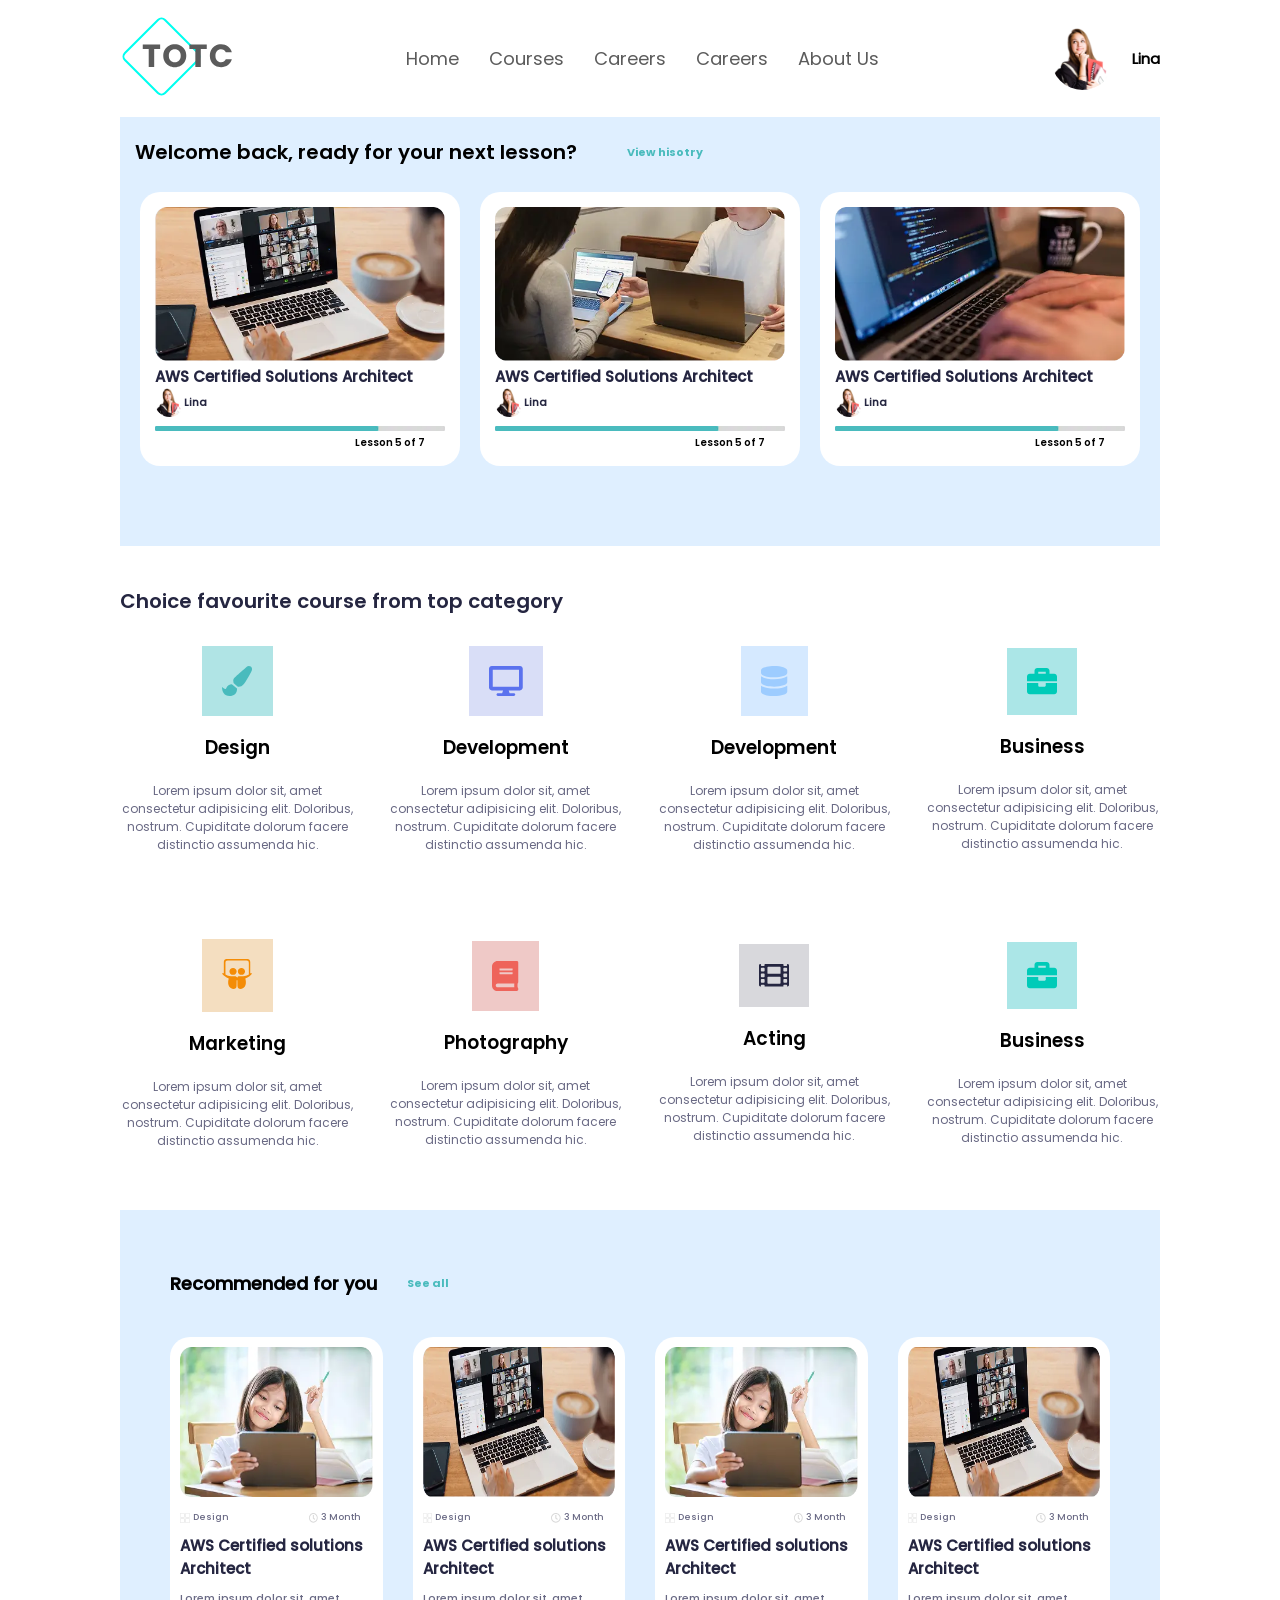
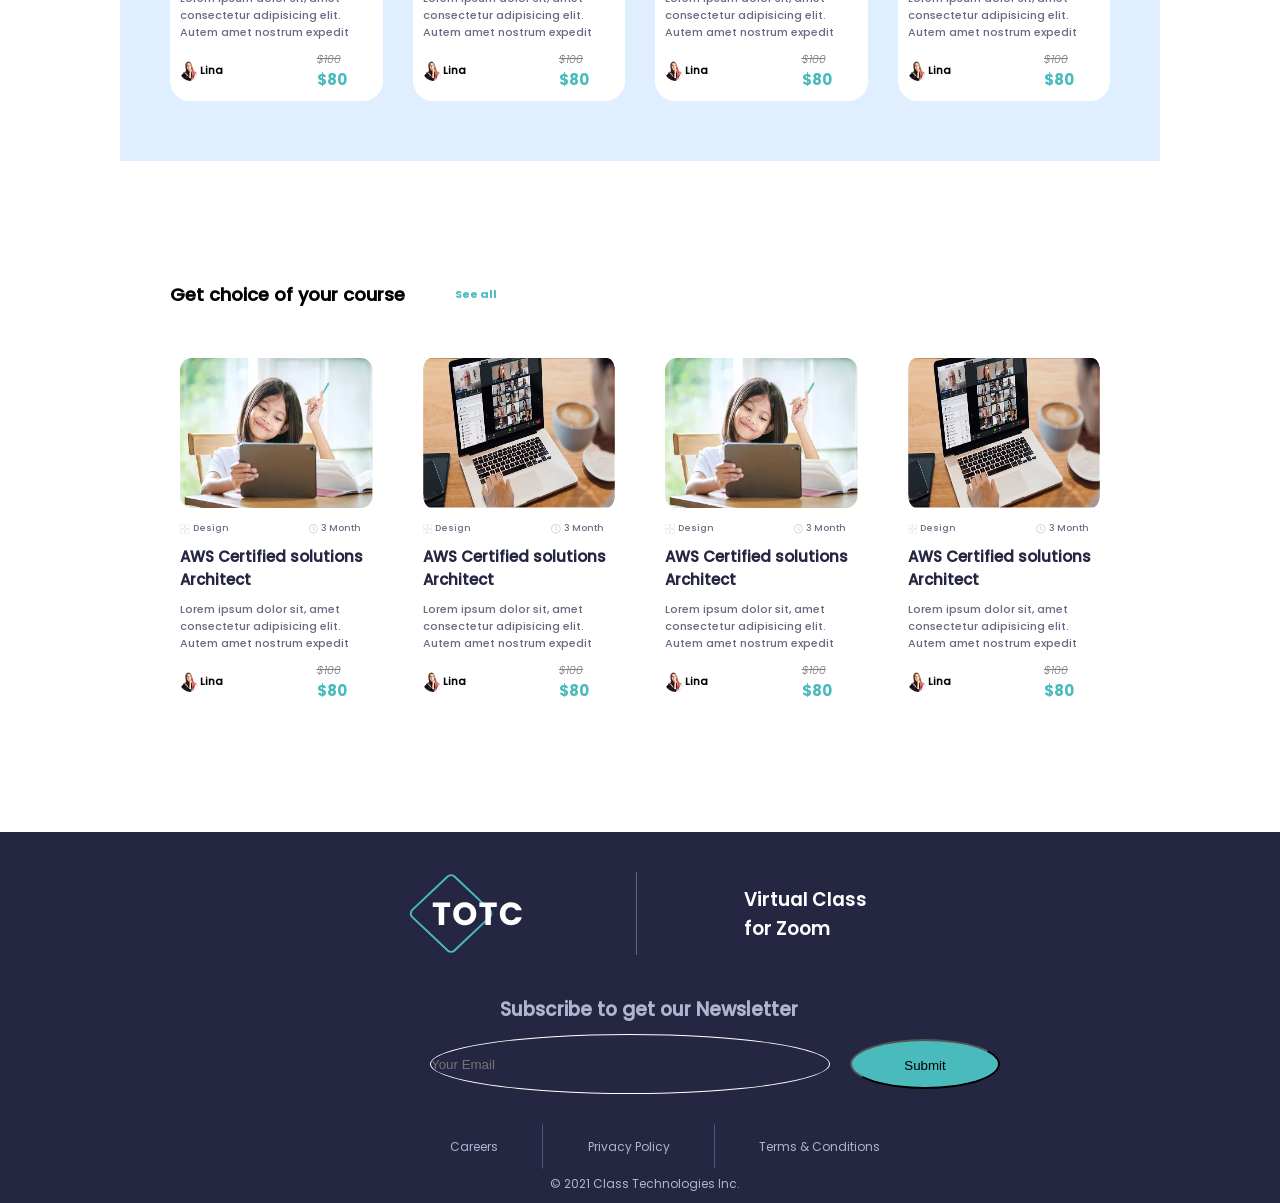
==== index.html @ 06bd9847 "adding the media query for the last time" ====
<!DOCTYPE html>
<html lang="en">

<head>
    <meta charset="UTF-8">
    <meta name="viewport" content="width=device-width, initial-scale=1.0">
    <link rel="stylesheet" href="./assits/CSS/base.css">
    <link rel="stylesheet" href="./assits/CSS/main.css">
    <title>TOTC</title>
</head>

<body>
    <header>
        <div class="container">
            <div class="row">
                <div class="logo">
                    <img src="./assits/imgs/secondpractic/logo2.svg" alt="logo">
                </div>
                <nav class="pages">
                    <ul>
                        <div class="row">
                            <li>
                                <a href="#">Home</a>
                            </li>
                            <li>
                                <a href="#">Courses</a>
                            </li>
                            <li>
                                <a href="#">Careers</a>
                            </li>
                            <li>
                                <a href="#">Careers</a>
                            </li>
                            <li>
                                <a href="#">About Us</a>
                            </li>
                        </div>
                    </ul>
                </nav>
                <div class="maneger">
                    <div class="row">
                        <img src="./assits/imgs/secondpractic/lina.svg" alt="maneger's picture">
                        <h2>Lina</h2>
                    </div>
                </div>
            </div>
        </div>
    </header>
    <main>

                <section class="lessons">
            <div class="container">
                <div class="top">
                    <div class="row">
                        <h2>Welcome back, ready for your next lesson?</h2>
                        <a href="#">View hisotry</a>
                    </div>
                </div>
                <div class="lessons">
                    <div class="row">
                        <div class="lesson">
                            <img class="image" src="./assits/imgs/secondpractic/lesson1.webp" alt="lesson1">
                            <h3>AWS Certified Solutions Architect</h3>
                            <div class="row">
                                <img src="./assits/imgs/secondpractic/lina.svg" alt="Lina">
                                <h3>Lina</h3>
                            </div>
                            <img class="image" src="./assits/imgs/secondpractic/Line.webp" alt="Line">
                            <p>Lesson 5 of 7</p>
                        </div>
                        <div class="lesson">
                            <img class="image" src="./assits/imgs/secondpractic/lesson2.webp" alt="lesson2">
                            <h3>AWS Certified Solutions Architect</h3>
                            <div class="row">
                                <img src="./assits/imgs/secondpractic/lina.svg" alt="Lina">
                                <h3>Lina</h3>
                            </div>
                            <img class="image" src="./assits/imgs/secondpractic/Line.webp" alt="Line">
                            <p>Lesson 5 of 7</p>
                        </div>
                        <div class="lesson">
                            <img class="image" src="./assits/imgs/secondpractic/lesson3.webp" alt="lesson3">
                            <h3>AWS Certified Solutions Architect</h3>
                            <div class="row">
                                <img src="./assits/imgs/secondpractic/lina.svg" alt="Lina">
                                <h3>Lina</h3>
                            </div>
                            <img class="image" src="./assits/imgs/secondpractic/Line.webp" alt="Line">
                            <p>Lesson 5 of 7</p>
                        </div>

                    </div>
                </div>
            </div>

        </section>
        <section class="courses">
            <div class="container">
                <h2>Choice favourite course from top category</h2>
                <div class="row">
                    <div class="course">
                        <img class="Design-img" src="./assits/imgs/secondpractic/Design.svg" alt="Design">
                        <h3>Design</h3>
                        <p>Lorem ipsum dolor sit, amet consectetur adipisicing elit. Doloribus, nostrum. Cupiditate
                            dolorum facere distinctio assumenda hic.</p>
                    </div>
                    <div class="course">
                        <img class="Development-img" src="./assits/imgs/secondpractic/Development.svg"
                            alt="Development">
                        <h3>Development</h3>
                        <p>Lorem ipsum dolor sit, amet consectetur adipisicing elit. Doloribus, nostrum. Cupiditate
                            dolorum facere distinctio assumenda hic.</p>
                    </div>
                    <div class="course">
                        <img class="Development1-img" src="./assits/imgs/secondpractic/Development (2).svg"
                            alt="Development">
                        <h3>Development</h3>
                        <p>Lorem ipsum dolor sit, amet consectetur adipisicing elit. Doloribus, nostrum. Cupiditate
                            dolorum facere distinctio assumenda hic.</p>
                    </div>
                    <div class="course">
                        <img class="Business-img" src="./assits/imgs/secondpractic/Business.svg" alt="Business">
                        <h3>Business</h3>
                        <p>Lorem ipsum dolor sit, amet consectetur adipisicing elit. Doloribus, nostrum. Cupiditate
                            dolorum facere distinctio assumenda hic.</p>
                    </div>
                    <div class="course">
                        <img class="Marketing-img" src="./assits/imgs/secondpractic/Marketing.svg" alt="Marketing">
                        <h3>Marketing</h3>
                        <p>Lorem ipsum dolor sit, amet consectetur adipisicing elit. Doloribus, nostrum. Cupiditate
                            dolorum facere distinctio assumenda hic.</p>
                    </div>
                    <div class="course">
                        <img class="Photography-img" src="./assits/imgs/secondpractic/Photography.svg"
                            alt="Photography">
                        <h3>Photography</h3>
                        <p>Lorem ipsum dolor sit, amet consectetur adipisicing elit. Doloribus, nostrum. Cupiditate
                            dolorum facere distinctio assumenda hic.</p>
                    </div>
                    <div class="course">
                        <img class="Acting-img" src="./assits/imgs/secondpractic/Acting.svg" alt="Acting">
                        <h3>Acting</h3>
                        <p>Lorem ipsum dolor sit, amet consectetur adipisicing elit. Doloribus, nostrum. Cupiditate
                            dolorum facere distinctio assumenda hic.</p>
                    </div>
                    <div class="course">
                        <img class="Business-img" src="./assits/imgs/secondpractic/Business.svg" alt="Business">
                        <h3>Business</h3>
                        <p>Lorem ipsum dolor sit, amet consectetur adipisicing elit. Doloribus, nostrum. Cupiditate
                            dolorum facere distinctio assumenda hic.</p>
                    </div>
                </div>
            </div>
        </section>
        <section class="recomendation">
            <div class="container">
                <div class="secondcontainer">
                    <div class="head">
                        <div class="row">
                            <h2>Recommended for you</h2>
                            <a href="#">See all</a>
                        </div>
                    </div>
                    <div class="recommendedCoursess row">
                        <div class="recommend">
                            <img class="remendImage" src="./assits/imgs/secondpractic/recomend1.webp" alt="recomend1">
                            <div class="recommendtop row">
                                <img class="icons" src="./assits/imgs/secondpractic/designIcone.svg" alt="designIcone">
                                <p class="topGap">Design</p>
                                <img class="icons" src="./assits/imgs/secondpractic/timeIcone.svg" alt="timeIcone">
                                <p>3 Month</p>
                            </div>
                            <h3>AWS Certified solutions Architect</h3>
                            <p class="recommendP">Lorem ipsum dolor sit, amet consectetur adipisicing elit. Autem amet
                                nostrum expedit</p>
                            <div class="row">
                                <div class = "recommendBottom">
                                    <div class = "lina">
                                        <img src="./assits/imgs/secondpractic/lina.svg" alt="lina">
                                        <h4>Lina</h4>
                                    </div>
                                    <div class = "discount">
                                        <p class="beforeDiscount">$100</p>
                                        <p class="afterDiscount">$80</p>
                                    </div>
                                </div>
                            </div>
                        </div>
                        <div class="recommend">
                            <img class="remendImage" src="./assits/imgs/secondpractic/lesson1.webp" alt="recomend2">
                            <div class="recommendtop row">
                                <img class="icons" src="./assits/imgs/secondpractic/designIcone.svg" alt="designIcone">
                                <p class="topGap">Design</p>
                                <img class="icons" src="./assits/imgs/secondpractic/timeIcone.svg" alt="timeIcone">
                                <p>3 Month</p>
                            </div>
                            <h3>AWS Certified solutions Architect</h3>
                            <p class="recommendP">Lorem ipsum dolor sit, amet consectetur adipisicing elit. Autem amet
                                nostrum expedit</p>
                            <div class="row">
                                <div class = "recommendBottom">
                                    <div class = "lina">
                                        <img src="./assits/imgs/secondpractic/lina.svg" alt="lina">
                                        <h4>Lina</h4>
                                    </div>
                                    <div class = "discount">
                                        <p class="beforeDiscount">$100</p>
                                        <p class="afterDiscount">$80</p>
                                    </div>
                                </div>
                            </div>
                        </div>
                        <div class="recommend">
                            <img class="remendImage" src="./assits/imgs/secondpractic/recomend1.webp" alt="recomend1">
                            <div class="recommendtop row">
                                <img class="icons" src="./assits/imgs/secondpractic/designIcone.svg" alt="designIcone">
                                <p class="topGap">Design</p>
                                <img class="icons" src="./assits/imgs/secondpractic/timeIcone.svg" alt="timeIcone">
                                <p>3 Month</p>
                            </div>
                            <h3>AWS Certified solutions Architect</h3>
                            <p class="recommendP">Lorem ipsum dolor sit, amet consectetur adipisicing elit. Autem amet
                                nostrum expedit</p>
                            <div class="row">
                                <div class = "recommendBottom">
                                    <div class = "lina">
                                        <img src="./assits/imgs/secondpractic/lina.svg" alt="lina">
                                        <h4>Lina</h4>
                                    </div>
                                    <div class = "discount">
                                        <p class="beforeDiscount">$100</p>
                                        <p class="afterDiscount">$80</p>
                                    </div>
                                </div>
                            </div>
                        </div>
                        <div class="recommend">
                            <img class="remendImage" src="./assits/imgs/secondpractic/lesson1.webp" alt="recomend2">
                            <div class="recommendtop row">
                                <img class="icons" src="./assits/imgs/secondpractic/designIcone.svg" alt="designIcone">
                                <p class="topGap">Design</p>
                                <img class="icons" src="./assits/imgs/secondpractic/timeIcone.svg" alt="timeIcone">
                                <p>3 Month</p>
                            </div>
                            <h3>AWS Certified solutions Architect</h3>
                            <p class="recommendP">Lorem ipsum dolor sit, amet consectetur adipisicing elit. Autem amet
                                nostrum expedit</p>
                            <div class="row">
                                <div class = "recommendBottom">
                                    <div class = "lina">
                                        <img src="./assits/imgs/secondpractic/lina.svg" alt="lina">
                                        <h4>Lina</h4>
                                    </div>
                                    <div class = "discount">
                                        <p class="beforeDiscount">$100</p>
                                        <p class="afterDiscount">$80</p>
                                    </div>
                                </div>
                            </div>
                        </div>
                    </div>
                </div>
            </div>
        </section>
        <section class="Back-ground recomendation">
            <div class="container">
                <div class="secondcontainer">
                    <div class="head">
                        <div class="row">
                            <h2 class="tittleSection4">Get choice of your course</h2>
                            <a href="#">See all</a>
                        </div>
                    </div>
                    <div class="recommendedCoursess row">
                        <div class="recommend">
                            <img class="remendImage" src="./assits/imgs/secondpractic/recomend1.webp" alt="recomend1">
                            <div class="recommendtop row">
                                <img class="icons" src="./assits/imgs/secondpractic/designIcone.svg" alt="designIcone">
                                <p class="topGap">Design</p>
                                <img class="icons" src="./assits/imgs/secondpractic/timeIcone.svg" alt="timeIcone">
                                <p>3 Month</p>
                            </div>
                            <h3>AWS Certified solutions Architect</h3>
                            <p class="recommendP">Lorem ipsum dolor sit, amet consectetur adipisicing elit. Autem amet
                                nostrum expedit</p>
                            <div class="row">
                                <div class = "recommendBottom">
                                    <div class = "lina">
                                        <img src="./assits/imgs/secondpractic/lina.svg" alt="lina">
                                        <h4>Lina</h4>
                                    </div>
                                    <div class = "discount">
                                        <p class="beforeDiscount">$100</p>
                                        <p class="afterDiscount">$80</p>
                                    </div>
                                </div>
                            </div>
                        </div>
                        <div class="recommend">
                            <img class="remendImage" src="./assits/imgs/secondpractic/lesson1.webp" alt="recomend2">
                            <div class="recommendtop row">
                                <img class="icons" src="./assits/imgs/secondpractic/designIcone.svg" alt="designIcone">
                                <p class="topGap">Design</p>
                                <img class="icons" src="./assits/imgs/secondpractic/timeIcone.svg" alt="timeIcone">
                                <p>3 Month</p>
                            </div>
                            <h3>AWS Certified solutions Architect</h3>
                            <p class="recommendP">Lorem ipsum dolor sit, amet consectetur adipisicing elit. Autem amet
                                nostrum expedit</p>
                            <div class="row">
                                <div class = "recommendBottom">
                                    <div class = "lina">
                                        <img src="./assits/imgs/secondpractic/lina.svg" alt="lina">
                                        <h4>Lina</h4>
                                    </div>
                                    <div class = "discount">
                                        <p class="beforeDiscount">$100</p>
                                        <p class="afterDiscount">$80</p>
                                    </div>
                                </div>
                            </div>
                        </div>
                        <div class="recommend">
                            <img class="remendImage" src="./assits/imgs/secondpractic/recomend1.webp" alt="recomend1">
                            <div class="recommendtop row">
                                <img class="icons" src="./assits/imgs/secondpractic/designIcone.svg" alt="designIcone">
                                <p class="topGap">Design</p>
                                <img class="icons" src="./assits/imgs/secondpractic/timeIcone.svg" alt="timeIcone">
                                <p>3 Month</p>
                            </div>
                            <h3>AWS Certified solutions Architect</h3>
                            <p class="recommendP">Lorem ipsum dolor sit, amet consectetur adipisicing elit. Autem amet
                                nostrum expedit</p>
                            <div class="row">
                                <div class = "recommendBottom">
                                    <div class = "lina">
                                        <img src="./assits/imgs/secondpractic/lina.svg" alt="lina">
                                        <h4>Lina</h4>
                                    </div>
                                    <div class = "discount">
                                        <p class="beforeDiscount">$100</p>
                                        <p class="afterDiscount">$80</p>
                                    </div>
                                </div>
                            </div>
                        </div>
                        <div class="recommend">
                            <img class="remendImage" src="./assits/imgs/secondpractic/lesson1.webp" alt="recomend2">
                            <div class="recommendtop row">
                                <img class="icons" src="./assits/imgs/secondpractic/designIcone.svg" alt="designIcone">
                                <p class="topGap">Design</p>
                                <img class="icons" src="./assits/imgs/secondpractic/timeIcone.svg" alt="timeIcone">
                                <p>3 Month</p>
                            </div>
                            <h3>AWS Certified solutions Architect</h3>
                            <p class="recommendP">Lorem ipsum dolor sit, amet consectetur adipisicing elit. Autem amet
                                nostrum expedit</p>
                            <div class="row">
                                <div class = "recommendBottom">
                                    <div class = "lina">
                                        <img src="./assits/imgs/secondpractic/lina.svg" alt="lina">
                                        <h4>Lina</h4>
                                    </div>
                                    <div class = "discount">
                                        <p class="beforeDiscount">$100</p>
                                        <p class="afterDiscount">$80</p>
                                    </div>
                                </div>
                            </div>
                        </div>
                    </div>
                </div>
            </div>
        </section>
    </main>
    <footer>
        <div class="footerTop">
            <div class="container">
                <div class="row">
                    <img class="logoName" src="./assits/imgs/secondpractic/footerLogo.svg" alt="logo">
                    <img class = "linetop" src="./assits/imgs/secondpractic/Line footer.svg" alt="Line">
                    <h3>Virtual Class for Zoom</h3>
                </div>
            </div>
        </div>
        <h3 class="Subscribe">Subscribe to get our Newsletter</h3>
        <div class="footerBody">
            <form>
                <div class="row">
                    <input type="email" name="u-email" placeholder="Your Email">
                    <input type="submit">
                </div>
            </form>
        </div>
        <div class="footerfooter">
            <div class="container">
                <div class="row">
                    <p>Careers</p>
                    <img src="./assits/imgs/secondpractic/Line footer.svg" alt="Line">
                    <p>Privacy Policy</p>
                    <img src="./assits/imgs/secondpractic/Line footer.svg" alt="Line">
                    <p>Terms & Conditions</p>
                </div>
            </div>
        </div>
      <p class = "footerclass">© 2021 Class Technologies Inc.</p>
    </footer>
</body>

</html>
---- assits/CSS/base.css ----
*{
    margin : 0;
    padding : 0;
    box-sizing: border-box;
}
a{
    text-decoration: line-through;
     /* يحط خط فوق الكلمة وهاي مفيدة في الخصومات   */
       text-decoration: overline;
       /*  بحط خط فوق الكلمة */
        text-decoration: none; 
        /*  بحذف الخط اللي تحت الكلمة */
}
button{
    /* background-color: transparent; بخلي خلفية الزر شفافة */
    /* border: 0; ما الو حدود */
}
ul{
    list-style: none; 
    /* بتكون القوائم ما في الها رموز جنبها كأنها طايرة  */
}
.container{
    width: calc( 100% - 240px );
    margin : auto;
}
.row{
    display: flex;
    flex-wrap: wrap;
    align-items: center;
}
---- assits/CSS/main.css ----
@font-face {
    font-family: "Poppins";
    src: url("../fonts/Poppins-Regular.ttf");
}

@font-face {
    font-family: "Poppins-semiBold";
    src: url("../fonts/Poppins-SemiBold.ttf");
}

@font-face {
    font-family: "Poppins-Bold";
    src: url("../fonts/Poppins-Bold.ttf");
}

@font-face {
    font-family: "Poppins-medium";
    src: url("../fonts/Poppins-Medium.ttf");
}

@font-face {
    font-family: "Poppins-LightItalic";
    src: url("../fonts/Poppins-LightItalic.ttf");
}
header {
    padding-bottom: 15px;
    padding-top: 15px;
}

header .row {
    justify-content: space-between;
}

.pages .row {
    gap: 30px;
}

header .row a {
    font-size: 18px;
    font-family: "Poppins";
    color: #5B5B5B;
}

.maneger .row {
    gap: 18.5px;
}

.maneger h2 {
    font-size: 15px;
    font-family: "Poppins";
}
.lessons .container {
    background-color: #dfefff;
}

.lessons .top .row {
    justify-content: flex-start;
}

.lessons .top h2 {
    margin: 20px 450px 0px 15px;
    font-family: "Poppins-semiBold";
    font-size: 20px;
}

.lessons .top a {
    color: #49BBBD;
    font-size: 11px;
    font-family: "Poppins-Bold";
    margin-top: 20px;
}

.lessons .top {
    margin-bottom: 25px;
}

.lessons .lesson {
    background-color: #FFFFFF;
    border-radius: 20px;
    width: calc((100% - 80px) / 3);
    padding: 15px;
    margin-bottom: 80px;
}

.lessons .row {
    justify-content: space-evenly;
}

.lessons .lesson .image {
    width: 100%;
}

.lessons .lesson h3 {
    font-family: "Poppins-medium";
    font-size: 15px;
    color: #252641;
}

.lessons .lesson .row {
    justify-content: flex-start;
}

.lessons .lesson .row h3 {
    font-size: 10px;
}

.lessons .lesson .row img {
    width: 10%;
}

.lessons .lessons p {
    margin-left: 210px;
    font-size: 10px;
    color: #000000;
    font-family: "Poppins-semiBold";
}
.courses .row .course {
    width: calc((100% - 100px) / 4);
    text-align: center;
    background-color: #FFFFFF;
}

.courses .row {
    justify-content: space-between;
    gap: 25px;
}

.courses h2 {
    font-family: "Poppins-semiBold";
    margin-top: 40px;
    margin-bottom: 30px;
    font-size: 20px;
    color: #252641;
}

.courses .course h3 {
    font-family: "Poppins-semiBold";
    margin-top: 13px;
    margin-bottom: 20px;
}

.courses .course p {
    font-family: "Poppins";
    font-size: 12px;
    color: #696984;
    margin-bottom: 60px;
}

.courses .course img {
    padding: 20px;
}

.course .Design-img {
    background-color: #b0e4e5;
}

.course .Development-img {
    background-color: #d9def7;
}

.course .Development1-img {
    background-color: #d5e9ff;
}

.course .Business-img {
    background-color: #abe6e7;
}

.course .Marketing-img {
    background-color: #f4dec0;
}

.course .Photography-img {
    background-color: #efc9c7;
}

.course .Acting-img {
    background-color: #d8d8dc;
}
.recomendation {
    margin-bottom: 60px;
}

.recomendation .container {
    background-color: #dfefff;
}

.recomendation .container .secondcontainer {
    width: calc(100% - 100px);
    margin: auto;
}

.head .row h2 {
    margin: 60px 660px 40px 0px;
    font-family: "Poppins-medium";
    font-size: 18px;
}

.head .row a {
    color: #49BBBD;
    font-size: 11px;
    font-family: "Poppins-Bold";
    margin-top: 20px;
}

.recomendation .recommend {
    background-color: #FFFFFF;
    border-radius: 20px;
    width: calc((100% - 90px) / 4);
    padding: 10px;
    margin-bottom: 60px;
}

.recomendation .recommendedCoursess {
    gap: 30px;
    justify-content: space-evenly;
}

.recomendation .recommend .remendImage {
    width: 100%;
    height: 150px;
    margin-bottom: 10px;
}

.recomendation .recommend .icons {
    width: 5%;
    margin-right: 3px;
}

.recommend .recommendtop p {
    font-family: "Poppins-medium";
    font-size: 9px;
    color: #696984;
}

.recomendation .recommend .topGap {
    margin-right: 75px;
}

.recomendation .recommend h3 {
    font-family: "Poppins-medium";
    font-size: 15px;
    color: #252641;
    margin-top: 10px;
    margin-bottom: 10px;
}

.recommendP {
    font-family: "Poppins-medium";
    font-size: 11px;
    color: #696984;
    margin-bottom: 10px;
}

.recommendBottom img {
    width: 15%;
}

.recommendBottom h4 {
    font-family: "Poppins-medium";
    font-size: 10px;
    margin-right: 70px;
}

.beforeDiscount {
    font-family: "Poppins-LightItalic";
    opacity: 50%;
    font-size: 11px;
    text-decoration: line-through;
    margin-right: 10px;
}

.afterDiscount {
    font-family: "Poppins-Bold";
    font-size: 15px;
    color: #49BBBD;
}

.Back-ground .container {
    background-color: #ffffff;
}

.head .row .tittleSection4 {
    margin-right: 620px;
}
footer {
    background-color: #252641;
    overflow: auto;
}

footer .footerTop {
    margin-top: 40px;
    margin-bottom: 40px;
}

footer .footerTop .container {
    width: calc(100% - 900px);
    margin: auto;
}

.footerTop .row {
    justify-content: space-between;
    gap: 0px;
}

.footerTop h3 {
    color: #ffffff;
}

.footerTop .logoName {
    font-family: "Poppins-Bold";
}

.footerTop h3 {
    width: 130px;
    font-family: "Poppins-semiBold";
}

.Subscribe {
    margin-left: 500px;
    color: #B2B3CF;
    font-family: "Poppins-medium";
    margin-bottom: 10px;

}

.footerBody form {
    margin-left: 430px;
}

[type="email"] {
    border-radius: 80%;
    width: 400px;
    height: 60px;
    border: #FFFFFF solid 1px;
    margin-right: 20px;
    background-color: #252641;
}

[type="submit"] {
    padding: 2%;
    width: 150px;
    height: 50px;
    border-radius: 60%;
    background-color: #49BBBD;
}

.footerfooter {
    margin-top: 30px;
    margin-left: 50px;
}

.footerfooter .container {
    width: calc(100% - 900px);
    margin: auto;
}

.footerfooter .row {
    justify-content: space-between;
    gap: 10px;
}

.footerfooter .row img {
    height: 45px;
}

.footerfooter .row p {
    font-family: "Poppins";
    color: #B2B3CF;
    font-size: 12px;
}

.footerclass {
    margin: 6px 0px 10px 550px;
    font-family: "Poppins";
    color: #B2B3CF;
    font-size: 12px;
}
@media (max-width : 500px) {
    header .container {
        width: calc(100% - 30px);
    }
    header .pages {
        display: none;
    }

    .maneger .row {
        gap: 5px;
    }

    .maneger img {
        width: 30px;
    }

    .maneger h2 {
        font-size: 14px;
    }

    header .logo img {
        width: 50px;
    }

    .lessons .container {
        width: calc(100% - 30px);
    }

    .lessons .top h2 {
        font-size: 10px;
        margin-right: 0px;
    }

    .lessons .top a {
        margin-left: 15px;
        margin-top: 20px;
        font-size: 8px;
    }

    .lessons .lesson {
        width: 100%;
        display: flex;
        flex-direction: column;
        border-radius: 10%;
        padding: 10px;
        margin: 10px;
    }

    .lessons .row .lesson h3 {
        font-size: 10px;
        margin-bottom: 4px;
    }

    .lessons .lesson p {
        margin-left: 0px;
        font-size: 9px;
    }
    .lessons .lesson .row h3{
        font-size: 8px;
        margin-top: 3px;
    }
    .lessons .lesson .row img{
        width: 10%;
    }
    .lessons .lesson .image {
        width: 100%;
        border-radius: 10%;
        margin-bottom: 10px;
    }
    .lessons .lesson img{
        width: 100%;
    }
    .courses .container {
        width: calc(100% - 30px);
    }
    .courses h2{
        margin-left: 10px;
        font-size: 13px;
    }
    .courses .row .course {
        width: calc((100% - 30px) / 2);
    }

    .courses .course img {
        padding: 5px;
        width: 30%;
    }

    .courses .course h3 {
        font-size: 8px;
        margin-top: 3px;
        margin-bottom: 3px;
    }

    .courses .course p {
        margin-bottom: 20px;
        font-size: 7px;
    }

    .courses .row {
        gap: 30px;
        justify-content: space-evenly;
    }
    .recomendation .container {
        width: calc(100% - 30px);
    }

    .recomendation .container .secondcontainer {
        width: calc(100% - 50px);
        margin: auto;
    }

    .head .row h2 {
        margin: 20px 0px 20px 0px;
        font-size: 9px;
    }

    .head .row a {
        font-size: 8px;
        margin-top: 0px;
        margin-left: 65px;
    }
    .recommendedCoursess{
        display: flex;
        flex-direction: column;
    }
    .recomendation .recommend {
        width: 90%;
        padding: 7px;
        margin-bottom: 20px;
        border-radius: 8%;
    }
    .recomendation .recommend h3 {
        font-size: 9px;
        margin-top: 10px;
        margin-bottom: 10px;
    }
    .recommendP{
        font-size: 7px;
    }
    .recomendation .recommend .remendImage {
        height: 85px;
        width: 100%;
        border-radius: 10%;
        margin-bottom: 5px;
    }
    .icons{
        width: 100%;
        margin-right: 15px;
    }
    .recommend .recommendtop p {
        font-size: 7px;
    }
    .recomendation .recommend .topGap{
        margin-right: 107px;
    }
    .recommendBottom {
    display: flex;
    justify-content: space-between;
    align-items: center;
    width: 100%;
}

.lina {
    display: flex;
    flex-wrap: wrap;
    align-items: center;
    gap: 0px;
}

.discount {
    display: flex;
    flex-wrap: wrap;
    align-items: center;
    gap: 0px;
}
    .recommendBottom h4 {
        font-size: 7px;
    }

    .afterDiscount {
        font-size: 10px;
    }

    .head .row .tittleSection4 {
        margin-right: 0px;
    }
    footer .footerTop .container {
        width: calc(( 100% - 30px ));
        margin: auto;
    }
    .back-logo{
        width : 20%;
        margin-left: 30px;
    }
    .linetop {
        width: 10%;
        height: 40px;
        margin-left: 20px;
    }
    .footerTop h3{
        font-size: 12px;
        width: 90px;
    }
    .Subscribe{
        font-size: 10px;
        margin-left: 75px;
        margin-bottom: 10px;
    }
    footer .footerTop {
        margin-top: 10px;
        margin-bottom: 10px;
    }

    .footerBody form {
        margin-left:50px;
    }

    [type="email"] {
        width: 150px;
        height: 50px;
        border: 2px #83839A solid;
        border-radius: 60%;
    }

    .footerfooter .container {
        width: calc(100% - 30px);
        margin: auto;
    }
    [type="submit"] {
        width: 50px;
        height: 40px;
        border-radius: 20%;
        text-align: center;
    }
    .footerfooter{
        margin-left: 0px;
    }
    .footerclass {
        margin: 6px 0px 10px 90px;
        font-size: 12px;
    }
    .footerfooter .row p{
        font-size: 9px;
    }
    .footerfooter .row{
        gap: 12px;
    }
}
@media (min-width : 501px) and (max-width : 1000px) {
    header .container {
        width: calc(100% - 60px);
    }

    header .logo img {
        width: 50px;
    }

    .maneger img {
        width: 30px;
    }
    .maneger .row {
        gap: 6px;
    }
    header .row a {
        font-size: 10px;
    }

    .lessons .container {
        width: calc(100% - 60px);

    }
    .lessons .row .lesson h3{
        font-size: 12px;
    }
    .lessons .top h2 {
        font-size: 13px;
        margin-right: 50px;
    }
    .lessons .lesson{
        padding: 7px;
    }
    .lessons .lesson .row h3{
        font-size: 8px;
    }
    .lessons .lesson .row{
        margin-top: 5px;
    }
    .lessons .lesson p{
        margin-left: 0px;
        font-size: 7px;
    }
    .courses .container {
        width: calc(100% - 60px);
    }
    .courses h2 {
        font-size: 20px;
    }
    .courses .row .course {
        width: calc( ( 100% - 10px ) / 3);

    }
    .courses .row{
        display: flex;
        justify-content: space-evenly;
    }
       .recomendation .container {
        width: calc(100% - 60px);
    }
    .recomendation .container .secondcontainer {
        width: calc(100% - 50px);
        margin: auto;
    }

    .head .row h2 {
        margin: 30px 0px 20px 0px;
        font-size: 20px;
    }

    .head .row a {
        font-size: 15px;
        margin-top: 10px;
        margin-left: 330px;
    }

    .recomendation .recommend {
        width: calc( ( 100% - 10px ) / 3) ;
        padding: 10px;
        margin-bottom: 40px;
    }

    .recomendation .recommend h3 {
        font-size: 15px;
        margin-top: 10px;
        margin-bottom: 10px;
    }

    .recomendation .recommend .remendImage {
        height: 130px;
    }

    .recomendation .recommend .topGap {
        margin-right: 90px;
    }

    .recommend .recommendtop p {
        font-size: 8px;
    }
    .recommendP {
        font-size: 10px;
    }

    .beforeDiscount {
        font-size: 10px;
    }

    .recommendBottom h4 {
        font-size: 10px;
    }

    .afterDiscount {
        font-size: 10px;
    }

        .recommendBottom {
    display: flex;
    justify-content: space-between;
    align-items: center;
    width: 100%;
}

.lina {
    display: flex;
    flex-wrap: wrap;
    align-items: center;
    gap: 0px;
}

.discount {
    display: flex;
    flex-wrap: wrap;
    align-items: center;
    gap: 0px;
}

    .head .row .tittleSection4 {
        margin-right: 0px;
    
}
footer .footerTop .container {
        width: calc(100% - 450px);
        margin: auto;
    }
    .linetop {
        width: 4px;
        height: 80px;
    }

    footer .footerTop {
        margin-top: 10px;
        margin-bottom: 15px;
    }

    .footerBody form {
        margin-left: 180px;
    }

    [type="email"] {
        width: 200px;
        height: 50px;
        border: 2px #83839A solid;
        border-radius: 60%;
    }

    .footerfooter .container {
        width: calc(100% - 160px);
        margin: auto;
    }

    .footerfooter .row {
        justify-content: space-between;
        gap: 5px;
    }
    .footerTop h3{
        font-size: 12px;
        width: 70px;
    }
    .Subscribe {
        margin-left: 150px;
        margin-bottom: 15px;
    }

    [type="submit"] {
        width: 80px;
        height: 50px;
    }

    .footerclass {
        margin: 6px 0px 10px 250px;
        font-size: 12px;
    }
    .footerTop .logoName{
        margin-right: 0px;
        width: 30%;
    }
    .footerTop .row{
         display: flex;
        justify-content: space-evenly;
    }
}
@media (min-width : 1001px) {
    .lessons .top h2 {
        font-size: 20px;
        margin-right: 50px;
    }
    .lessons .lessons p {
        margin-left: 200px;
    }
    .recomendation .recommend .icons{
        width: 5%;
    }
    .recommendBottom {
    display: flex;
    justify-content: space-between;
    align-items: center;
    width: 100%;
}
.head .row h2{
    margin-right: 30px;
}
.recomendation .recommend .topGap{
    margin-right: 80px;
}
.lina {
    display: flex;
    flex-wrap: wrap;
    align-items: center;
    gap: 0px;
}

.discount {
    display: flex;
    flex-wrap: wrap;
    align-items: center;
    gap: 0px;
}
    .head .row .tittleSection4 {
        margin-right: 50px;
    
}
footer .footerTop {
    margin-top: 40px;
    margin-bottom: 40px;
}

footer .footerTop .container {
    width: calc(100% - 600px);
    margin: auto;
}
.footerTop .row {
    justify-content: space-evenly;
    gap: 0px;
}
.footerfooter .container {
        width: calc(100% - 800px);
        margin: auto;
}
.footerfooter .row{
    gap: 5px;
}
}
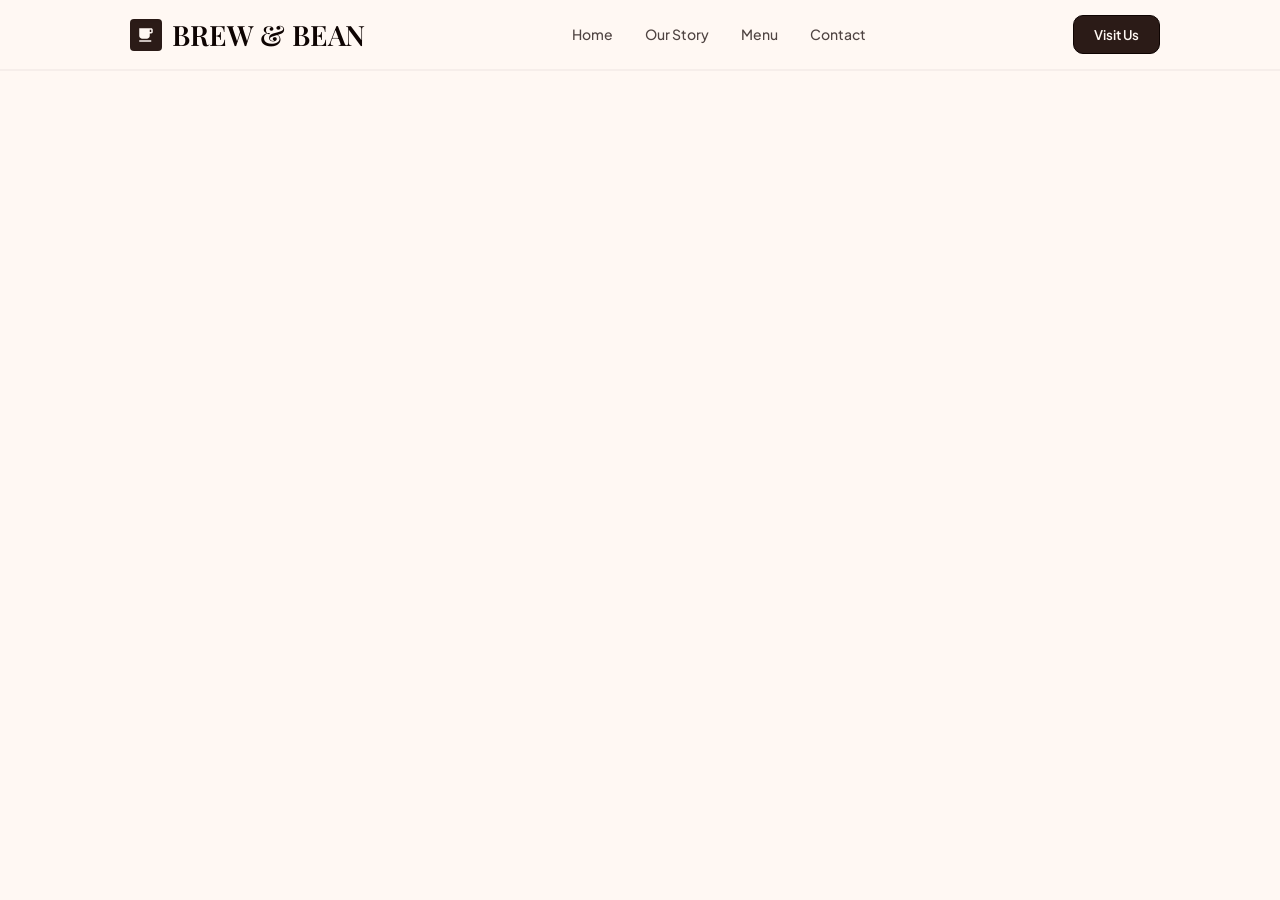
==== commit 7137bf4e: "add the header section" ====
--- a/index.html
+++ b/index.html
@@ -6,405 +6,59 @@
     <meta name="viewport" content="width=device-width, initial-scale=1.0">
     <link rel="stylesheet" href="./assits/CSS/base.css">
     <link rel="stylesheet" href="./assits/CSS/main.css">
-    <title>TOTC</title>
+    <title>Document</title>
+
 </head>
 
 <body>
+
     <header>
         <div class="container">
-            <div class="row">
+            <div class="row navGap">
                 <div class="logo">
-                    <img src="./assits/imgs/secondpractic/logo2.svg" alt="logo">
+                    <div class="row">
+                        <div class="circle"></div>
+                        <img src="./assits/imgs/miniproject/icon.svg" alt="logo">
+                        <p>BREW & BEAN</p>
+                    </div>
                 </div>
-                <nav class="pages">
+                <nav class="sections">
                     <ul>
                         <div class="row">
-                            <li>
+                            <li class="link">
                                 <a href="#">Home</a>
                             </li>
-                            <li>
-                                <a href="#">Courses</a>
+                            <li class="link">
+                                <a href="#">Our Story</a>
                             </li>
-                            <li>
-                                <a href="#">Careers</a>
+                            <li class="link">
+                                <a href="#">
+                                    Menu
+                                </a>
                             </li>
-                            <li>
-                                <a href="#">Careers</a>
-                            </li>
-                            <li>
-                                <a href="#">About Us</a>
+                            <li class="link">
+                                <a href="#">
+                                    Contact
+                                </a>
                             </li>
                         </div>
                     </ul>
                 </nav>
-                <div class="maneger">
+                <div class="endNavbar">
                     <div class="row">
-                        <img src="./assits/imgs/secondpractic/lina.svg" alt="maneger's picture">
-                        <h2>Lina</h2>
+                        <button class="visit">Visit Us</button>
+                        <button class="list">
+                            <img src="./assits/imgs/miniproject/list.svg" alt="list">
+                        </button>
                     </div>
                 </div>
             </div>
         </div>
     </header>
     <main>
+        
 
-                <section class="lessons">
-            <div class="container">
-                <div class="top">
-                    <div class="row">
-                        <h2>Welcome back, ready for your next lesson?</h2>
-                        <a href="#">View hisotry</a>
-                    </div>
-                </div>
-                <div class="lessons">
-                    <div class="row">
-                        <div class="lesson">
-                            <img class="image" src="./assits/imgs/secondpractic/lesson1.webp" alt="lesson1">
-                            <h3>AWS Certified Solutions Architect</h3>
-                            <div class="row">
-                                <img src="./assits/imgs/secondpractic/lina.svg" alt="Lina">
-                                <h3>Lina</h3>
-                            </div>
-                            <img class="image" src="./assits/imgs/secondpractic/Line.webp" alt="Line">
-                            <p>Lesson 5 of 7</p>
-                        </div>
-                        <div class="lesson">
-                            <img class="image" src="./assits/imgs/secondpractic/lesson2.webp" alt="lesson2">
-                            <h3>AWS Certified Solutions Architect</h3>
-                            <div class="row">
-                                <img src="./assits/imgs/secondpractic/lina.svg" alt="Lina">
-                                <h3>Lina</h3>
-                            </div>
-                            <img class="image" src="./assits/imgs/secondpractic/Line.webp" alt="Line">
-                            <p>Lesson 5 of 7</p>
-                        </div>
-                        <div class="lesson">
-                            <img class="image" src="./assits/imgs/secondpractic/lesson3.webp" alt="lesson3">
-                            <h3>AWS Certified Solutions Architect</h3>
-                            <div class="row">
-                                <img src="./assits/imgs/secondpractic/lina.svg" alt="Lina">
-                                <h3>Lina</h3>
-                            </div>
-                            <img class="image" src="./assits/imgs/secondpractic/Line.webp" alt="Line">
-                            <p>Lesson 5 of 7</p>
-                        </div>
-
-                    </div>
-                </div>
-            </div>
-
-        </section>
-        <section class="courses">
-            <div class="container">
-                <h2>Choice favourite course from top category</h2>
-                <div class="row">
-                    <div class="course">
-                        <img class="Design-img" src="./assits/imgs/secondpractic/Design.svg" alt="Design">
-                        <h3>Design</h3>
-                        <p>Lorem ipsum dolor sit, amet consectetur adipisicing elit. Doloribus, nostrum. Cupiditate
-                            dolorum facere distinctio assumenda hic.</p>
-                    </div>
-                    <div class="course">
-                        <img class="Development-img" src="./assits/imgs/secondpractic/Development.svg"
-                            alt="Development">
-                        <h3>Development</h3>
-                        <p>Lorem ipsum dolor sit, amet consectetur adipisicing elit. Doloribus, nostrum. Cupiditate
-                            dolorum facere distinctio assumenda hic.</p>
-                    </div>
-                    <div class="course">
-                        <img class="Development1-img" src="./assits/imgs/secondpractic/Development (2).svg"
-                            alt="Development">
-                        <h3>Development</h3>
-                        <p>Lorem ipsum dolor sit, amet consectetur adipisicing elit. Doloribus, nostrum. Cupiditate
-                            dolorum facere distinctio assumenda hic.</p>
-                    </div>
-                    <div class="course">
-                        <img class="Business-img" src="./assits/imgs/secondpractic/Business.svg" alt="Business">
-                        <h3>Business</h3>
-                        <p>Lorem ipsum dolor sit, amet consectetur adipisicing elit. Doloribus, nostrum. Cupiditate
-                            dolorum facere distinctio assumenda hic.</p>
-                    </div>
-                    <div class="course">
-                        <img class="Marketing-img" src="./assits/imgs/secondpractic/Marketing.svg" alt="Marketing">
-                        <h3>Marketing</h3>
-                        <p>Lorem ipsum dolor sit, amet consectetur adipisicing elit. Doloribus, nostrum. Cupiditate
-                            dolorum facere distinctio assumenda hic.</p>
-                    </div>
-                    <div class="course">
-                        <img class="Photography-img" src="./assits/imgs/secondpractic/Photography.svg"
-                            alt="Photography">
-                        <h3>Photography</h3>
-                        <p>Lorem ipsum dolor sit, amet consectetur adipisicing elit. Doloribus, nostrum. Cupiditate
-                            dolorum facere distinctio assumenda hic.</p>
-                    </div>
-                    <div class="course">
-                        <img class="Acting-img" src="./assits/imgs/secondpractic/Acting.svg" alt="Acting">
-                        <h3>Acting</h3>
-                        <p>Lorem ipsum dolor sit, amet consectetur adipisicing elit. Doloribus, nostrum. Cupiditate
-                            dolorum facere distinctio assumenda hic.</p>
-                    </div>
-                    <div class="course">
-                        <img class="Business-img" src="./assits/imgs/secondpractic/Business.svg" alt="Business">
-                        <h3>Business</h3>
-                        <p>Lorem ipsum dolor sit, amet consectetur adipisicing elit. Doloribus, nostrum. Cupiditate
-                            dolorum facere distinctio assumenda hic.</p>
-                    </div>
-                </div>
-            </div>
-        </section>
-        <section class="recomendation">
-            <div class="container">
-                <div class="secondcontainer">
-                    <div class="head">
-                        <div class="row">
-                            <h2>Recommended for you</h2>
-                            <a href="#">See all</a>
-                        </div>
-                    </div>
-                    <div class="recommendedCoursess row">
-                        <div class="recommend">
-                            <img class="remendImage" src="./assits/imgs/secondpractic/recomend1.webp" alt="recomend1">
-                            <div class="recommendtop row">
-                                <img class="icons" src="./assits/imgs/secondpractic/designIcone.svg" alt="designIcone">
-                                <p class="topGap">Design</p>
-                                <img class="icons" src="./assits/imgs/secondpractic/timeIcone.svg" alt="timeIcone">
-                                <p>3 Month</p>
-                            </div>
-                            <h3>AWS Certified solutions Architect</h3>
-                            <p class="recommendP">Lorem ipsum dolor sit, amet consectetur adipisicing elit. Autem amet
-                                nostrum expedit</p>
-                            <div class="row">
-                                <div class = "recommendBottom">
-                                    <div class = "lina">
-                                        <img src="./assits/imgs/secondpractic/lina.svg" alt="lina">
-                                        <h4>Lina</h4>
-                                    </div>
-                                    <div class = "discount">
-                                        <p class="beforeDiscount">$100</p>
-                                        <p class="afterDiscount">$80</p>
-                                    </div>
-                                </div>
-                            </div>
-                        </div>
-                        <div class="recommend">
-                            <img class="remendImage" src="./assits/imgs/secondpractic/lesson1.webp" alt="recomend2">
-                            <div class="recommendtop row">
-                                <img class="icons" src="./assits/imgs/secondpractic/designIcone.svg" alt="designIcone">
-                                <p class="topGap">Design</p>
-                                <img class="icons" src="./assits/imgs/secondpractic/timeIcone.svg" alt="timeIcone">
-                                <p>3 Month</p>
-                            </div>
-                            <h3>AWS Certified solutions Architect</h3>
-                            <p class="recommendP">Lorem ipsum dolor sit, amet consectetur adipisicing elit. Autem amet
-                                nostrum expedit</p>
-                            <div class="row">
-                                <div class = "recommendBottom">
-                                    <div class = "lina">
-                                        <img src="./assits/imgs/secondpractic/lina.svg" alt="lina">
-                                        <h4>Lina</h4>
-                                    </div>
-                                    <div class = "discount">
-                                        <p class="beforeDiscount">$100</p>
-                                        <p class="afterDiscount">$80</p>
-                                    </div>
-                                </div>
-                            </div>
-                        </div>
-                        <div class="recommend">
-                            <img class="remendImage" src="./assits/imgs/secondpractic/recomend1.webp" alt="recomend1">
-                            <div class="recommendtop row">
-                                <img class="icons" src="./assits/imgs/secondpractic/designIcone.svg" alt="designIcone">
-                                <p class="topGap">Design</p>
-                                <img class="icons" src="./assits/imgs/secondpractic/timeIcone.svg" alt="timeIcone">
-                                <p>3 Month</p>
-                            </div>
-                            <h3>AWS Certified solutions Architect</h3>
-                            <p class="recommendP">Lorem ipsum dolor sit, amet consectetur adipisicing elit. Autem amet
-                                nostrum expedit</p>
-                            <div class="row">
-                                <div class = "recommendBottom">
-                                    <div class = "lina">
-                                        <img src="./assits/imgs/secondpractic/lina.svg" alt="lina">
-                                        <h4>Lina</h4>
-                                    </div>
-                                    <div class = "discount">
-                                        <p class="beforeDiscount">$100</p>
-                                        <p class="afterDiscount">$80</p>
-                                    </div>
-                                </div>
-                            </div>
-                        </div>
-                        <div class="recommend">
-                            <img class="remendImage" src="./assits/imgs/secondpractic/lesson1.webp" alt="recomend2">
-                            <div class="recommendtop row">
-                                <img class="icons" src="./assits/imgs/secondpractic/designIcone.svg" alt="designIcone">
-                                <p class="topGap">Design</p>
-                                <img class="icons" src="./assits/imgs/secondpractic/timeIcone.svg" alt="timeIcone">
-                                <p>3 Month</p>
-                            </div>
-                            <h3>AWS Certified solutions Architect</h3>
-                            <p class="recommendP">Lorem ipsum dolor sit, amet consectetur adipisicing elit. Autem amet
-                                nostrum expedit</p>
-                            <div class="row">
-                                <div class = "recommendBottom">
-                                    <div class = "lina">
-                                        <img src="./assits/imgs/secondpractic/lina.svg" alt="lina">
-                                        <h4>Lina</h4>
-                                    </div>
-                                    <div class = "discount">
-                                        <p class="beforeDiscount">$100</p>
-                                        <p class="afterDiscount">$80</p>
-                                    </div>
-                                </div>
-                            </div>
-                        </div>
-                    </div>
-                </div>
-            </div>
-        </section>
-        <section class="Back-ground recomendation">
-            <div class="container">
-                <div class="secondcontainer">
-                    <div class="head">
-                        <div class="row">
-                            <h2 class="tittleSection4">Get choice of your course</h2>
-                            <a href="#">See all</a>
-                        </div>
-                    </div>
-                    <div class="recommendedCoursess row">
-                        <div class="recommend">
-                            <img class="remendImage" src="./assits/imgs/secondpractic/recomend1.webp" alt="recomend1">
-                            <div class="recommendtop row">
-                                <img class="icons" src="./assits/imgs/secondpractic/designIcone.svg" alt="designIcone">
-                                <p class="topGap">Design</p>
-                                <img class="icons" src="./assits/imgs/secondpractic/timeIcone.svg" alt="timeIcone">
-                                <p>3 Month</p>
-                            </div>
-                            <h3>AWS Certified solutions Architect</h3>
-                            <p class="recommendP">Lorem ipsum dolor sit, amet consectetur adipisicing elit. Autem amet
-                                nostrum expedit</p>
-                            <div class="row">
-                                <div class = "recommendBottom">
-                                    <div class = "lina">
-                                        <img src="./assits/imgs/secondpractic/lina.svg" alt="lina">
-                                        <h4>Lina</h4>
-                                    </div>
-                                    <div class = "discount">
-                                        <p class="beforeDiscount">$100</p>
-                                        <p class="afterDiscount">$80</p>
-                                    </div>
-                                </div>
-                            </div>
-                        </div>
-                        <div class="recommend">
-                            <img class="remendImage" src="./assits/imgs/secondpractic/lesson1.webp" alt="recomend2">
-                            <div class="recommendtop row">
-                                <img class="icons" src="./assits/imgs/secondpractic/designIcone.svg" alt="designIcone">
-                                <p class="topGap">Design</p>
-                                <img class="icons" src="./assits/imgs/secondpractic/timeIcone.svg" alt="timeIcone">
-                                <p>3 Month</p>
-                            </div>
-                            <h3>AWS Certified solutions Architect</h3>
-                            <p class="recommendP">Lorem ipsum dolor sit, amet consectetur adipisicing elit. Autem amet
-                                nostrum expedit</p>
-                            <div class="row">
-                                <div class = "recommendBottom">
-                                    <div class = "lina">
-                                        <img src="./assits/imgs/secondpractic/lina.svg" alt="lina">
-                                        <h4>Lina</h4>
-                                    </div>
-                                    <div class = "discount">
-                                        <p class="beforeDiscount">$100</p>
-                                        <p class="afterDiscount">$80</p>
-                                    </div>
-                                </div>
-                            </div>
-                        </div>
-                        <div class="recommend">
-                            <img class="remendImage" src="./assits/imgs/secondpractic/recomend1.webp" alt="recomend1">
-                            <div class="recommendtop row">
-                                <img class="icons" src="./assits/imgs/secondpractic/designIcone.svg" alt="designIcone">
-                                <p class="topGap">Design</p>
-                                <img class="icons" src="./assits/imgs/secondpractic/timeIcone.svg" alt="timeIcone">
-                                <p>3 Month</p>
-                            </div>
-                            <h3>AWS Certified solutions Architect</h3>
-                            <p class="recommendP">Lorem ipsum dolor sit, amet consectetur adipisicing elit. Autem amet
-                                nostrum expedit</p>
-                            <div class="row">
-                                <div class = "recommendBottom">
-                                    <div class = "lina">
-                                        <img src="./assits/imgs/secondpractic/lina.svg" alt="lina">
-                                        <h4>Lina</h4>
-                                    </div>
-                                    <div class = "discount">
-                                        <p class="beforeDiscount">$100</p>
-                                        <p class="afterDiscount">$80</p>
-                                    </div>
-                                </div>
-                            </div>
-                        </div>
-                        <div class="recommend">
-                            <img class="remendImage" src="./assits/imgs/secondpractic/lesson1.webp" alt="recomend2">
-                            <div class="recommendtop row">
-                                <img class="icons" src="./assits/imgs/secondpractic/designIcone.svg" alt="designIcone">
-                                <p class="topGap">Design</p>
-                                <img class="icons" src="./assits/imgs/secondpractic/timeIcone.svg" alt="timeIcone">
-                                <p>3 Month</p>
-                            </div>
-                            <h3>AWS Certified solutions Architect</h3>
-                            <p class="recommendP">Lorem ipsum dolor sit, amet consectetur adipisicing elit. Autem amet
-                                nostrum expedit</p>
-                            <div class="row">
-                                <div class = "recommendBottom">
-                                    <div class = "lina">
-                                        <img src="./assits/imgs/secondpractic/lina.svg" alt="lina">
-                                        <h4>Lina</h4>
-                                    </div>
-                                    <div class = "discount">
-                                        <p class="beforeDiscount">$100</p>
-                                        <p class="afterDiscount">$80</p>
-                                    </div>
-                                </div>
-                            </div>
-                        </div>
-                    </div>
-                </div>
-            </div>
-        </section>
     </main>
-    <footer>
-        <div class="footerTop">
-            <div class="container">
-                <div class="row">
-                    <img class="logoName" src="./assits/imgs/secondpractic/footerLogo.svg" alt="logo">
-                    <img class = "linetop" src="./assits/imgs/secondpractic/Line footer.svg" alt="Line">
-                    <h3>Virtual Class for Zoom</h3>
-                </div>
-            </div>
-        </div>
-        <h3 class="Subscribe">Subscribe to get our Newsletter</h3>
-        <div class="footerBody">
-            <form>
-                <div class="row">
-                    <input type="email" name="u-email" placeholder="Your Email">
-                    <input type="submit">
-                </div>
-            </form>
-        </div>
-        <div class="footerfooter">
-            <div class="container">
-                <div class="row">
-                    <p>Careers</p>
-                    <img src="./assits/imgs/secondpractic/Line footer.svg" alt="Line">
-                    <p>Privacy Policy</p>
-                    <img src="./assits/imgs/secondpractic/Line footer.svg" alt="Line">
-                    <p>Terms & Conditions</p>
-                </div>
-            </div>
-        </div>
-      <p class = "footerclass">© 2021 Class Technologies Inc.</p>
-    </footer>
 </body>
 
 </html>
--- a/assits/CSS/main.css
+++ b/assits/CSS/main.css
@@ -1,889 +1,131 @@
 @font-face {
-    font-family: "Poppins";
-    src: url("../fonts/Poppins-Regular.ttf");
+    font-family: 'playfair semibold';
+    src: url('../fonts/PlayfairDisplay-SemiBold.ttf');
 }
 
 @font-face {
-    font-family: "Poppins-semiBold";
-    src: url("../fonts/Poppins-SemiBold.ttf");
+    font-family: 'jakarta semibold';
+    src: url('../fonts/PlusJakartaSans-SemiBold.ttf');
 }
 
 @font-face {
-    font-family: "Poppins-Bold";
-    src: url("../fonts/Poppins-Bold.ttf");
+    font-family: 'jakartaMedium';
+    src: url('../fonts/PlusJakartaSans-Medium.ttf');
 }
 
+/* @font-face {
+    font-family: 'jakartaReguler';
+    src: url('../fonts/PlayfairDisplay-Regular.ttf');
+} */
 @font-face {
-    font-family: "Poppins-medium";
-    src: url("../fonts/Poppins-Medium.ttf");
+    font-family: 'jakartaReguler';
+    src: url('../fonts/PlusJakartaSans-Regular.ttf');
 }
 
-@font-face {
-    font-family: "Poppins-LightItalic";
-    src: url("../fonts/Poppins-LightItalic.ttf");
-}
-header {
-    padding-bottom: 15px;
-    padding-top: 15px;
-}
-
-header .row {
-    justify-content: space-between;
-}
-
-.pages .row {
-    gap: 30px;
-}
-
-header .row a {
-    font-size: 18px;
-    font-family: "Poppins";
-    color: #5B5B5B;
-}
-
-.maneger .row {
-    gap: 18.5px;
-}
-
-.maneger h2 {
-    font-size: 15px;
-    font-family: "Poppins";
-}
-.lessons .container {
-    background-color: #dfefff;
-}
-
-.lessons .top .row {
-    justify-content: flex-start;
-}
-
-.lessons .top h2 {
-    margin: 20px 450px 0px 15px;
-    font-family: "Poppins-semiBold";
-    font-size: 20px;
-}
-
-.lessons .top a {
-    color: #49BBBD;
-    font-size: 11px;
-    font-family: "Poppins-Bold";
-    margin-top: 20px;
-}
-
-.lessons .top {
-    margin-bottom: 25px;
-}
-
-.lessons .lesson {
-    background-color: #FFFFFF;
-    border-radius: 20px;
-    width: calc((100% - 80px) / 3);
-    padding: 15px;
-    margin-bottom: 80px;
-}
-
-.lessons .row {
-    justify-content: space-evenly;
-}
-
-.lessons .lesson .image {
+body {
+    background-color: #FFF8F3;
     width: 100%;
 }
 
-.lessons .lesson h3 {
-    font-family: "Poppins-medium";
-    font-size: 15px;
-    color: #252641;
+header {
+    width: 100%;
+    padding: 15px 0;
+    border-bottom: solid 2px rgb(79, 68, 66, 5%);
 }
 
-.lessons .lesson .row {
-    justify-content: flex-start;
+.logo .row {
+    gap: 10px;
 }
 
-.lessons .lesson .row h3 {
-    font-size: 10px;
+.logo p {
+    font-family: playfair semibold;
+    font-size: 28px;
+    color: #0E0402;
 }
 
-.lessons .lesson .row img {
-    width: 10%;
-}
-
-.lessons .lessons p {
-    margin-left: 210px;
-    font-size: 10px;
-    color: #000000;
-    font-family: "Poppins-semiBold";
-}
-.courses .row .course {
-    width: calc((100% - 100px) / 4);
-    text-align: center;
-    background-color: #FFFFFF;
-}
-
-.courses .row {
+header .container .navGap {
     justify-content: space-between;
-    gap: 25px;
-}
-
-.courses h2 {
-    font-family: "Poppins-semiBold";
-    margin-top: 40px;
-    margin-bottom: 30px;
-    font-size: 20px;
-    color: #252641;
-}
-
-.courses .course h3 {
-    font-family: "Poppins-semiBold";
-    margin-top: 13px;
-    margin-bottom: 20px;
-}
-
-.courses .course p {
-    font-family: "Poppins";
-    font-size: 12px;
-    color: #696984;
-    margin-bottom: 60px;
-}
-
-.courses .course img {
-    padding: 20px;
-}
-
-.course .Design-img {
-    background-color: #b0e4e5;
-}
-
-.course .Development-img {
-    background-color: #d9def7;
-}
-
-.course .Development1-img {
-    background-color: #d5e9ff;
-}
-
-.course .Business-img {
-    background-color: #abe6e7;
-}
-
-.course .Marketing-img {
-    background-color: #f4dec0;
-}
-
-.course .Photography-img {
-    background-color: #efc9c7;
-}
-
-.course .Acting-img {
-    background-color: #d8d8dc;
-}
-.recomendation {
-    margin-bottom: 60px;
-}
-
-.recomendation .container {
-    background-color: #dfefff;
-}
-
-.recomendation .container .secondcontainer {
-    width: calc(100% - 100px);
     margin: auto;
 }
 
-.head .row h2 {
-    margin: 60px 660px 40px 0px;
-    font-family: "Poppins-medium";
-    font-size: 18px;
+.sections .row {
+    gap: 32px;
 }
 
-.head .row a {
-    color: #49BBBD;
-    font-size: 11px;
-    font-family: "Poppins-Bold";
-    margin-top: 20px;
+.sections .link a {
+    font-family: jakartaMedium;
+    font-size: 14px;
+    color: #4F4442;
+    display: inline-block;
 }
 
-.recomendation .recommend {
-    background-color: #FFFFFF;
-    border-radius: 20px;
-    width: calc((100% - 90px) / 4);
-    padding: 10px;
-    margin-bottom: 60px;
+.endNavbar .visit {
+    padding: 10px 20px;
+    font-family: jakarta semibold;
+    background-color: #2B1B17;
+    color: #FFF8F3;
+    border-radius: 10px;
+    border: #0E0402 1px solid;
+    transition: all .4s;
+    margin-left: 0px;
 }
 
-.recomendation .recommendedCoursess {
-    gap: 30px;
-    justify-content: space-evenly;
+.endNavbar .visit:hover {
+    background-color: #ae4f35;
+    border: #d19180 1px solid;
 }
 
-.recomendation .recommend .remendImage {
-    width: 100%;
-    height: 150px;
-    margin-bottom: 10px;
+.sections .link a:hover {
+    border-bottom: 1px solid #845326;
+    color: #845326;
+    font-family: jakarta semibold;
 }
 
-.recomendation .recommend .icons {
-    width: 5%;
-    margin-right: 3px;
+.endNavbar .list {
+    display: none;
 }
 
-.recommend .recommendtop p {
-    font-family: "Poppins-medium";
-    font-size: 9px;
-    color: #696984;
-}
 
-.recomendation .recommend .topGap {
-    margin-right: 75px;
-}
 
-.recomendation .recommend h3 {
-    font-family: "Poppins-medium";
-    font-size: 15px;
-    color: #252641;
-    margin-top: 10px;
-    margin-bottom: 10px;
-}
+@media (max-width : 800px) {
+    header .circle {
+        width: 10px;
+        height: 10px;
+        border-radius: 50%;
+        background-color: #845326;
+    }
 
-.recommendP {
-    font-family: "Poppins-medium";
-    font-size: 11px;
-    color: #696984;
-    margin-bottom: 10px;
-}
-
-.recommendBottom img {
-    width: 15%;
-}
-
-.recommendBottom h4 {
-    font-family: "Poppins-medium";
-    font-size: 10px;
-    margin-right: 70px;
-}
-
-.beforeDiscount {
-    font-family: "Poppins-LightItalic";
-    opacity: 50%;
-    font-size: 11px;
-    text-decoration: line-through;
-    margin-right: 10px;
-}
-
-.afterDiscount {
-    font-family: "Poppins-Bold";
-    font-size: 15px;
-    color: #49BBBD;
-}
-
-.Back-ground .container {
-    background-color: #ffffff;
-}
-
-.head .row .tittleSection4 {
-    margin-right: 620px;
-}
-footer {
-    background-color: #252641;
-    overflow: auto;
-}
-
-footer .footerTop {
-    margin-top: 40px;
-    margin-bottom: 40px;
-}
-
-footer .footerTop .container {
-    width: calc(100% - 900px);
-    margin: auto;
-}
-
-.footerTop .row {
-    justify-content: space-between;
-    gap: 0px;
-}
-
-.footerTop h3 {
-    color: #ffffff;
-}
-
-.footerTop .logoName {
-    font-family: "Poppins-Bold";
-}
-
-.footerTop h3 {
-    width: 130px;
-    font-family: "Poppins-semiBold";
-}
-
-.Subscribe {
-    margin-left: 500px;
-    color: #B2B3CF;
-    font-family: "Poppins-medium";
-    margin-bottom: 10px;
-
-}
-
-.footerBody form {
-    margin-left: 430px;
-}
-
-[type="email"] {
-    border-radius: 80%;
-    width: 400px;
-    height: 60px;
-    border: #FFFFFF solid 1px;
-    margin-right: 20px;
-    background-color: #252641;
-}
-
-[type="submit"] {
-    padding: 2%;
-    width: 150px;
-    height: 50px;
-    border-radius: 60%;
-    background-color: #49BBBD;
-}
-
-.footerfooter {
-    margin-top: 30px;
-    margin-left: 50px;
-}
-
-.footerfooter .container {
-    width: calc(100% - 900px);
-    margin: auto;
-}
-
-.footerfooter .row {
-    justify-content: space-between;
-    gap: 10px;
-}
-
-.footerfooter .row img {
-    height: 45px;
-}
-
-.footerfooter .row p {
-    font-family: "Poppins";
-    color: #B2B3CF;
-    font-size: 12px;
-}
-
-.footerclass {
-    margin: 6px 0px 10px 550px;
-    font-family: "Poppins";
-    color: #B2B3CF;
-    font-size: 12px;
-}
-@media (max-width : 500px) {
-    header .container {
-        width: calc(100% - 30px);
-    }
-    header .pages {
+    .logo img {
         display: none;
     }
 
-    .maneger .row {
+    header .container {
+        width: calc(100% - 20px);
+        margin: auto;
+    }
+
+    .sections {
+        display: none;
+    }
+
+    .logo p {
+        font-size: 15px;
+    }
+
+    .endNavbar .visit {
+        padding: 5px 10px;
+        font-size: 11px;
+    }
+
+    .endNavbar .list {
+        display: block;
+        background-color: #FFF8F3;
+        border: none;
+    }
+
+    .endNavbar .row {
         gap: 5px;
     }
 
-    .maneger img {
-        width: 30px;
-    }
 
-    .maneger h2 {
-        font-size: 14px;
-    }
-
-    header .logo img {
-        width: 50px;
-    }
-
-    .lessons .container {
-        width: calc(100% - 30px);
-    }
-
-    .lessons .top h2 {
-        font-size: 10px;
-        margin-right: 0px;
-    }
-
-    .lessons .top a {
-        margin-left: 15px;
-        margin-top: 20px;
-        font-size: 8px;
-    }
-
-    .lessons .lesson {
-        width: 100%;
-        display: flex;
-        flex-direction: column;
-        border-radius: 10%;
-        padding: 10px;
-        margin: 10px;
-    }
-
-    .lessons .row .lesson h3 {
-        font-size: 10px;
-        margin-bottom: 4px;
-    }
-
-    .lessons .lesson p {
-        margin-left: 0px;
-        font-size: 9px;
-    }
-    .lessons .lesson .row h3{
-        font-size: 8px;
-        margin-top: 3px;
-    }
-    .lessons .lesson .row img{
-        width: 10%;
-    }
-    .lessons .lesson .image {
-        width: 100%;
-        border-radius: 10%;
-        margin-bottom: 10px;
-    }
-    .lessons .lesson img{
-        width: 100%;
-    }
-    .courses .container {
-        width: calc(100% - 30px);
-    }
-    .courses h2{
-        margin-left: 10px;
-        font-size: 13px;
-    }
-    .courses .row .course {
-        width: calc((100% - 30px) / 2);
-    }
-
-    .courses .course img {
-        padding: 5px;
-        width: 30%;
-    }
-
-    .courses .course h3 {
-        font-size: 8px;
-        margin-top: 3px;
-        margin-bottom: 3px;
-    }
-
-    .courses .course p {
-        margin-bottom: 20px;
-        font-size: 7px;
-    }
-
-    .courses .row {
-        gap: 30px;
-        justify-content: space-evenly;
-    }
-    .recomendation .container {
-        width: calc(100% - 30px);
-    }
-
-    .recomendation .container .secondcontainer {
-        width: calc(100% - 50px);
-        margin: auto;
-    }
-
-    .head .row h2 {
-        margin: 20px 0px 20px 0px;
-        font-size: 9px;
-    }
-
-    .head .row a {
-        font-size: 8px;
-        margin-top: 0px;
-        margin-left: 65px;
-    }
-    .recommendedCoursess{
-        display: flex;
-        flex-direction: column;
-    }
-    .recomendation .recommend {
-        width: 90%;
-        padding: 7px;
-        margin-bottom: 20px;
-        border-radius: 8%;
-    }
-    .recomendation .recommend h3 {
-        font-size: 9px;
-        margin-top: 10px;
-        margin-bottom: 10px;
-    }
-    .recommendP{
-        font-size: 7px;
-    }
-    .recomendation .recommend .remendImage {
-        height: 85px;
-        width: 100%;
-        border-radius: 10%;
-        margin-bottom: 5px;
-    }
-    .icons{
-        width: 100%;
-        margin-right: 15px;
-    }
-    .recommend .recommendtop p {
-        font-size: 7px;
-    }
-    .recomendation .recommend .topGap{
-        margin-right: 107px;
-    }
-    .recommendBottom {
-    display: flex;
-    justify-content: space-between;
-    align-items: center;
-    width: 100%;
-}
-
-.lina {
-    display: flex;
-    flex-wrap: wrap;
-    align-items: center;
-    gap: 0px;
-}
-
-.discount {
-    display: flex;
-    flex-wrap: wrap;
-    align-items: center;
-    gap: 0px;
-}
-    .recommendBottom h4 {
-        font-size: 7px;
-    }
-
-    .afterDiscount {
-        font-size: 10px;
-    }
-
-    .head .row .tittleSection4 {
-        margin-right: 0px;
-    }
-    footer .footerTop .container {
-        width: calc(( 100% - 30px ));
-        margin: auto;
-    }
-    .back-logo{
-        width : 20%;
-        margin-left: 30px;
-    }
-    .linetop {
-        width: 10%;
-        height: 40px;
-        margin-left: 20px;
-    }
-    .footerTop h3{
-        font-size: 12px;
-        width: 90px;
-    }
-    .Subscribe{
-        font-size: 10px;
-        margin-left: 75px;
-        margin-bottom: 10px;
-    }
-    footer .footerTop {
-        margin-top: 10px;
-        margin-bottom: 10px;
-    }
-
-    .footerBody form {
-        margin-left:50px;
-    }
-
-    [type="email"] {
-        width: 150px;
-        height: 50px;
-        border: 2px #83839A solid;
-        border-radius: 60%;
-    }
-
-    .footerfooter .container {
-        width: calc(100% - 30px);
-        margin: auto;
-    }
-    [type="submit"] {
-        width: 50px;
-        height: 40px;
-        border-radius: 20%;
-        text-align: center;
-    }
-    .footerfooter{
-        margin-left: 0px;
-    }
-    .footerclass {
-        margin: 6px 0px 10px 90px;
-        font-size: 12px;
-    }
-    .footerfooter .row p{
-        font-size: 9px;
-    }
-    .footerfooter .row{
-        gap: 12px;
-    }
-}
-@media (min-width : 501px) and (max-width : 1000px) {
-    header .container {
-        width: calc(100% - 60px);
-    }
-
-    header .logo img {
-        width: 50px;
-    }
-
-    .maneger img {
-        width: 30px;
-    }
-    .maneger .row {
-        gap: 6px;
-    }
-    header .row a {
-        font-size: 10px;
-    }
-
-    .lessons .container {
-        width: calc(100% - 60px);
-
-    }
-    .lessons .row .lesson h3{
-        font-size: 12px;
-    }
-    .lessons .top h2 {
-        font-size: 13px;
-        margin-right: 50px;
-    }
-    .lessons .lesson{
-        padding: 7px;
-    }
-    .lessons .lesson .row h3{
-        font-size: 8px;
-    }
-    .lessons .lesson .row{
-        margin-top: 5px;
-    }
-    .lessons .lesson p{
-        margin-left: 0px;
-        font-size: 7px;
-    }
-    .courses .container {
-        width: calc(100% - 60px);
-    }
-    .courses h2 {
-        font-size: 20px;
-    }
-    .courses .row .course {
-        width: calc( ( 100% - 10px ) / 3);
-
-    }
-    .courses .row{
-        display: flex;
-        justify-content: space-evenly;
-    }
-       .recomendation .container {
-        width: calc(100% - 60px);
-    }
-    .recomendation .container .secondcontainer {
-        width: calc(100% - 50px);
-        margin: auto;
-    }
-
-    .head .row h2 {
-        margin: 30px 0px 20px 0px;
-        font-size: 20px;
-    }
-
-    .head .row a {
-        font-size: 15px;
-        margin-top: 10px;
-        margin-left: 330px;
-    }
-
-    .recomendation .recommend {
-        width: calc( ( 100% - 10px ) / 3) ;
-        padding: 10px;
-        margin-bottom: 40px;
-    }
-
-    .recomendation .recommend h3 {
-        font-size: 15px;
-        margin-top: 10px;
-        margin-bottom: 10px;
-    }
-
-    .recomendation .recommend .remendImage {
-        height: 130px;
-    }
-
-    .recomendation .recommend .topGap {
-        margin-right: 90px;
-    }
-
-    .recommend .recommendtop p {
-        font-size: 8px;
-    }
-    .recommendP {
-        font-size: 10px;
-    }
-
-    .beforeDiscount {
-        font-size: 10px;
-    }
-
-    .recommendBottom h4 {
-        font-size: 10px;
-    }
-
-    .afterDiscount {
-        font-size: 10px;
-    }
-
-        .recommendBottom {
-    display: flex;
-    justify-content: space-between;
-    align-items: center;
-    width: 100%;
-}
-
-.lina {
-    display: flex;
-    flex-wrap: wrap;
-    align-items: center;
-    gap: 0px;
-}
-
-.discount {
-    display: flex;
-    flex-wrap: wrap;
-    align-items: center;
-    gap: 0px;
-}
-
-    .head .row .tittleSection4 {
-        margin-right: 0px;
-    
-}
-footer .footerTop .container {
-        width: calc(100% - 450px);
-        margin: auto;
-    }
-    .linetop {
-        width: 4px;
-        height: 80px;
-    }
-
-    footer .footerTop {
-        margin-top: 10px;
-        margin-bottom: 15px;
-    }
-
-    .footerBody form {
-        margin-left: 180px;
-    }
-
-    [type="email"] {
-        width: 200px;
-        height: 50px;
-        border: 2px #83839A solid;
-        border-radius: 60%;
-    }
-
-    .footerfooter .container {
-        width: calc(100% - 160px);
-        margin: auto;
-    }
-
-    .footerfooter .row {
-        justify-content: space-between;
-        gap: 5px;
-    }
-    .footerTop h3{
-        font-size: 12px;
-        width: 70px;
-    }
-    .Subscribe {
-        margin-left: 150px;
-        margin-bottom: 15px;
-    }
-
-    [type="submit"] {
-        width: 80px;
-        height: 50px;
-    }
-
-    .footerclass {
-        margin: 6px 0px 10px 250px;
-        font-size: 12px;
-    }
-    .footerTop .logoName{
-        margin-right: 0px;
-        width: 30%;
-    }
-    .footerTop .row{
-         display: flex;
-        justify-content: space-evenly;
-    }
-}
-@media (min-width : 1001px) {
-    .lessons .top h2 {
-        font-size: 20px;
-        margin-right: 50px;
-    }
-    .lessons .lessons p {
-        margin-left: 200px;
-    }
-    .recomendation .recommend .icons{
-        width: 5%;
-    }
-    .recommendBottom {
-    display: flex;
-    justify-content: space-between;
-    align-items: center;
-    width: 100%;
-}
-.head .row h2{
-    margin-right: 30px;
-}
-.recomendation .recommend .topGap{
-    margin-right: 80px;
-}
-.lina {
-    display: flex;
-    flex-wrap: wrap;
-    align-items: center;
-    gap: 0px;
-}
-
-.discount {
-    display: flex;
-    flex-wrap: wrap;
-    align-items: center;
-    gap: 0px;
-}
-    .head .row .tittleSection4 {
-        margin-right: 50px;
-    
-}
-footer .footerTop {
-    margin-top: 40px;
-    margin-bottom: 40px;
-}
-
-footer .footerTop .container {
-    width: calc(100% - 600px);
-    margin: auto;
-}
-.footerTop .row {
-    justify-content: space-evenly;
-    gap: 0px;
-}
-.footerfooter .container {
-        width: calc(100% - 800px);
-        margin: auto;
-}
-.footerfooter .row{
-    gap: 5px;
-}
 }
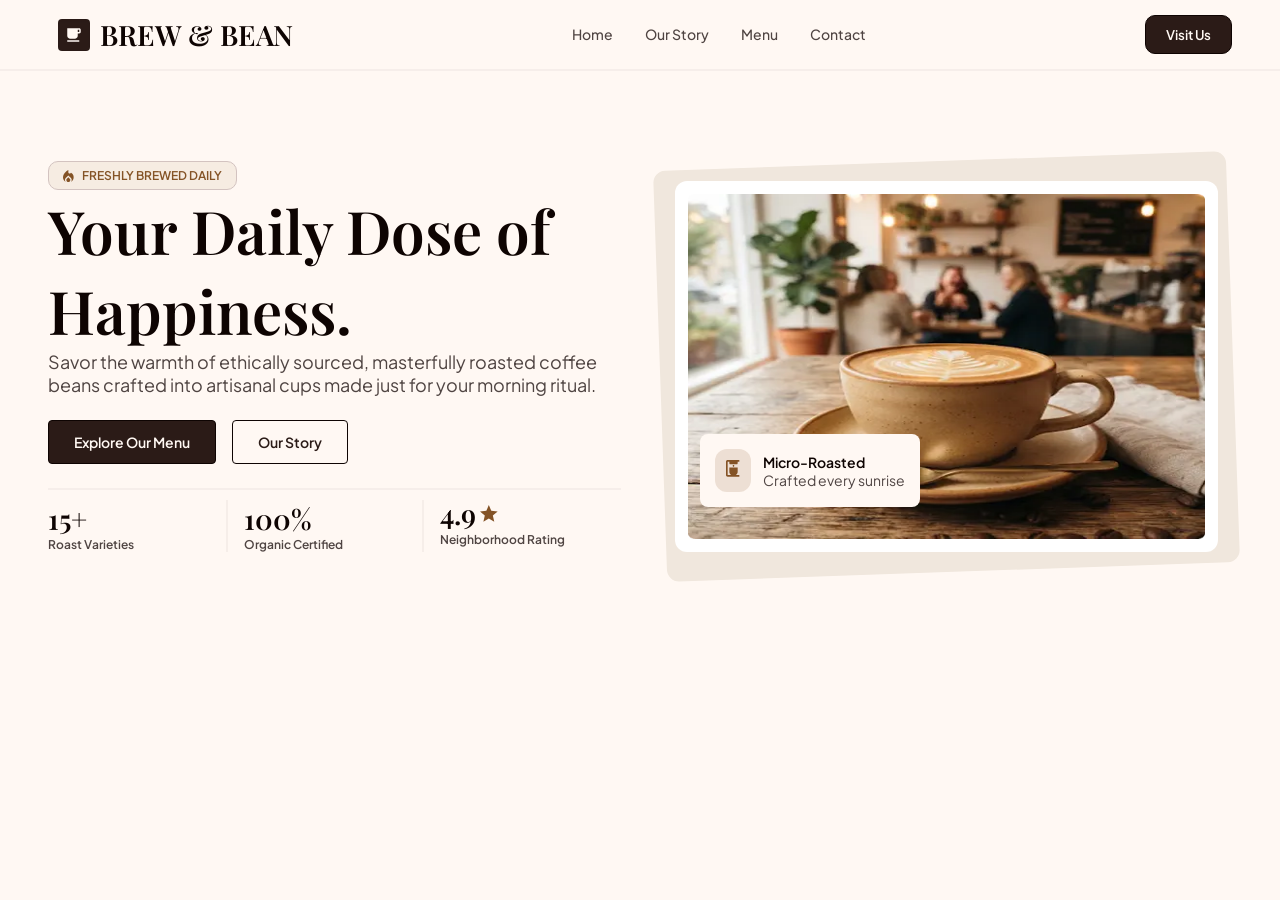
==== commit 2c8a58b7: "add the second section" ====
--- a/index.html
+++ b/index.html
@@ -56,7 +56,81 @@
         </div>
     </header>
     <main>
-        
+        <section class="section1">
+            <div class="container">
+                <div class="left">
+                    <div class="row freshDaily">
+                        <img class="hotCoffey" src="./assits/imgs/miniproject/hotCoffey.svg" alt="hotCoffey">
+                        <img class="fire" src="./assits/imgs/miniproject/fresh.svg" alt="fresh">
+                        <p class="fresh">FRESHLY BREWED DAILY</p>
+                    </div>
+                    <h1>Your Daily Dose of Happiness.</h1>
+                    <p class="title">Savor the warmth of ethically sourced, masterfully roasted coffee beans crafted
+                        into artisanal cups made just for your morning ritual.</p>
+                    <div class="btns">
+                        <div class="row">
+                            <button class='btn1'>
+                                Explore Our Menu
+                            </button>
+                            <button class='btn2'>
+                                Our Story
+                            </button>
+                        </div>
+                    </div>
+                    <div class="section1footer">
+                        <div class="row row2">
+                            <div class="rate bord">
+                                <p class="top">15+</p>
+                                <p class="bottom1">Roast Varieties</p>
+                                <p class="bottom2">Varieties</p>
+                            </div>
+                            <div class="rate bord">
+                                <p class="top">100%</p>
+                                <p class="bottom1">Organic Certified</p>
+                                <p class="bottom2">Organic</p>
+                            </div>
+                            <div class="rate">
+                                <div class="row">
+                                    <p class="top">4.9</p>
+                                    <img class="star" src="./assits/imgs/miniproject/star.svg" alt="star">
+                                </div>
+                                <p class="bottom1">Neighborhood Rating</p>
+                                <p class="bottom2">Rating</p>
+                            </div>
+                        </div>
+                    </div>
+                </div>
+                <div class="right">
+                    <div class="rotate">
+                    </div>
+                    <div class="coffey">
+                        <img class="coffeyimg" src="./assits/imgs/miniproject/coffey.webp" alt="coffy">
+                        <div class="ethio">
+                            <div class="row">
+                                <div class="icon">
+                                </div>
+                                <p>Ethiopian Yirgacheffe</p>
+                            </div>
+                        </div>
+                        <div class="machine">
+                            <div class="row">
+                                <div class="coffymachine">
+                                    <img src="./assits/imgs/miniproject/coffieMachine.svg" alt="coffieMachine">
+                                </div>
+                                <div class="roasted">
+                                    <p class="first">
+                                        Micro-Roasted
+                                    </p>
+                                    <p class="second">
+                                        Crafted every sunrise
+                                    </p>
+                                </div>
+                            </div>
+                        </div>
+                    </div>
+                </div>
+            </div>
+        </section>
 
     </main>
 </body>
--- a/assits/CSS/base.css
+++ b/assits/CSS/base.css
@@ -11,6 +11,9 @@
         text-decoration: none; 
         /*  بحذف الخط اللي تحت الكلمة */
 }
+html, body{
+    width: 100%;
+}
 button{
     /* background-color: transparent; بخلي خلفية الزر شفافة */
     /* border: 0; ما الو حدود */
@@ -20,11 +23,12 @@
     /* بتكون القوائم ما في الها رموز جنبها كأنها طايرة  */
 }
 .container{
-    width: calc( 100% - 240px );
+    width: calc( 100% - 96px );
     margin : auto;
 }
 .row{
     display: flex;
     flex-wrap: wrap;
     align-items: center;
+    /* justify-content: center; */
 }
--- a/assits/CSS/main.css
+++ b/assits/CSS/main.css
@@ -85,6 +85,189 @@
     display: none;
 }
 
+.section1 {
+    margin-top: 90px;
+}
+
+.section1 .container {
+    display: grid;
+    grid-template-columns: repeat(auto-fit, minmax(300px, 1fr));
+    gap: 39px;
+}
+
+.section1 .left .hotCoffey {
+    display: none;
+}
+
+.section1 .fresh {
+    font-family: jakarta semibold;
+    font-size: 12px;
+    color: #845326;
+}
+
+.section1 .freshDaily {
+    gap: 8px;
+    background-color: #F6ECE2;
+    width: fit-content;
+    padding: 6px 14px;
+    border: 1px solid #D3C3C0;
+    border-radius: 10px;
+}
+
+.section1 h1 {
+    font-family: playfair semibold;
+    color: #0E0402;
+    font-size: 60px;
+}
+
+.section1 .title {
+    color: #4F4442;
+    font-family: jakartaReguler;
+    font-size: 18px;
+}
+
+.btns .btn1 {
+    background-color: #2B1B17;
+    padding: 12px 25px;
+    border-radius: 4px;
+    border: 1px solid #0E0402;
+    color: #FFF8F3;
+    font-family: jakarta semibold;
+    font-size: 14px;
+    transition: all 0.4s;
+}
+
+.btns .btn1:hover {
+    background-color: #ae4f35;
+    border: #d19180 1px solid;
+}
+
+.btns .row {
+    gap: 16px;
+    margin: 24px 0px;
+}
+
+.btns .btn2 {
+    background-color: #FFF8F3;
+    padding: 12px 25px;
+    border-radius: 4px;
+    border: 1px solid #0E0402;
+    color: #2B1B17;
+    font-family: jakarta semibold;
+    font-size: 14px;
+    transition: all 0.5s;
+}
+
+.btns .btn2:hover {
+    background-color: #ae4f35;
+    border: #d19180 1px solid;
+    color: #FFF8F3;
+}
+
+.left .section1footer {
+    border-top: solid 2px rgb(79, 68, 66, 5%);
+}
+
+.section1footer .row {
+    display: grid;
+    grid-template-columns: repeat(auto-fit, minmax(100px, 1fr));
+    gap: 16px;
+}
+
+.section1footer .bord {
+    border-right: solid 2px rgb(79, 68, 66, 5%);
+    margin-top: 10px;
+}
+
+.section1footer .rate .top {
+    font-family: playfair semibold;
+    font-size: 28px;
+    color: #0E0402;
+}
+
+.section1footer .rate .bottom1 {
+    font-family: jakarta semibold;
+    font-size: 12px;
+    color: #4F4442;
+}
+
+.section1footer .rate .bottom2 {
+    display: none;
+}
+
+.section1footer .rate .row .star {
+    width: 10%;
+}
+
+.section1footer .rate .row {
+    display: flex;
+    flex-wrap: nowrap;
+    gap: 4px;
+}
+
+.section1 .right {
+    position: relative;
+}
+
+.section1 .right .rotate {
+    background-color: #F0E7DD;
+    height: 105%;
+    transform: rotate(-2deg);
+    z-index: 0;
+    display: flex;
+    align-items: center;
+    justify-content: center;
+    border-radius: 12px;
+}
+
+.section1 .right .coffeyimg {
+    padding: 13px;
+    background-color: #FFFFFF;
+    border-radius: 12px;
+    position: absolute;
+    width: 90%;
+    height: 90%;
+    top: 20px;
+    left: 15px;
+    width: 95%;
+    height: 95%;
+}
+
+.machine {
+    background-color: #FFF8F3;
+    z-index: 2;
+    position: absolute;
+    bottom: 45px;
+    left: 40px;
+    padding: 15px;
+    border-radius: 8px;
+}
+
+.coffey .ethio {
+    display: none;
+}
+
+.machine .row {
+    gap: 12px;
+}
+
+.machine .coffymachine {
+    padding: 11px 11px;
+    background-color: rgb(132, 83, 38, 15%);
+    border-radius: 12px;
+}
+
+.machine .roasted .first {
+    font-family: jakarta semibold;
+    font-size: 14px;
+    color: #0E0402;
+}
+
+.machine .roasted .second {
+    font-family: jakartaReguler;
+    font-size: 14px;
+    color: #4F4442;
+}
 
 
 @media (max-width : 800px) {
@@ -127,5 +310,159 @@
         gap: 5px;
     }
 
+    .section1 {
+        margin-top: 50px;
+    }
+
+    .section1 .container {
+        width: calc(100% - 20px);
+        margin: auto;
+        display: flex;
+        flex-direction: column;
+    }
+
+    .section1 .left .hotCoffey {
+        display: block;
+    }
+
+    .section1 .left .fire {
+        display: none;
+    }
+
+    .section1 .fresh {
+        font-size: 10px;
+
+    }
+
+    .section1 h1 {
+        font-size: 35px;
+        margin-bottom: 10px;
+    }
+
+    .section1 .title {
+        font-size: 12px;
+    }
+
+    .btns .btn1 {
+        width: 100%;
+    }
+
+    .btns .btn2 {
+        width: 100%;
+    }
+
+    .section1 .left {
+        display: contents;
+    }
+
+    /* .section1 .right {
+        display: contents;
+    } */
+
+    .section1 .right .rotate {
+        display: none;
+    }
+
+    .section1 .right .coffey {
+        position: relative;
+    }
+
+    .section1 .right .coffeyimg {
+        order: 1;
+        padding: 0px;
+        position: relative;
+        width: 100%;
+        height: 100%;
+        top: 0px;
+        left: 0px;
+        z-index: 0;
+    }
+
+    .section1 .left .section1footer {
+        order: 2;
+    }
+
+    .machine {
+        /* position: absolute; */
+        /* z-index: 1; */
+        /* left: 0px; */
+        display: none;
+    }
+
+    .coffey .ethio {
+        display: block;
+    }
+
+    .coffey .ethio .row {
+        position: absolute;
+        bottom: 12px;
+        left: 12px;
+        gap: 5px;
+        background-color: #FFF8F3;
+        border-radius: 12px;
+        padding: 4px 10px;
+    }
+
+    .coffey .ethio .row .icon {
+        width: 8px;
+        height: 8px;
+        border-radius: 50%;
+        background-color: #FEBC85;
+    }
+
+    .coffey .ethio .row p {
+        font-family: jakartaMedium;
+        font-size: 12px;
+        color: #0E0402;
+    }
+
+    .section1footer .rate .bottom1 {
+        display: none;
+    }
+
+    .section1footer .rate .bottom2 {
+        display: block;
+        color: #4F4442;
+        font-family: jakartaMedium;
+        font-size: 10px;
+    }
+
+    .section1footer .row2 {
+        display: grid;
+        grid-template-columns: 1fr 1fr 1fr;
+        /* gap: 16px; */
+        align-items: center;
+        justify-content: center;
+        text-align: center;
+        padding: 12px 8px;
+    }
+
+    .section1footer .rate {
+        margin-top: 0px;
+        padding-right: 0px;
+    }
+
+    .left .section1footer {
+        border: solid 2px rgb(79, 68, 66, 5%);
+        border-radius: 8px;
+        background-color: #FCF2E8;
+    }
+
+    .section1footer .rate .top {
+        font-size: 20px;
+    }
+
+    .section1footer .rate .row .star {
+        width: 10%;
+    }
+
+    .section1footer .rate .row {
+        display: flex;
+        flex-direction: row;
+        flex-wrap: nowrap;
+        align-items: center;
+        justify-content: center;
+        gap: 4px;
+    }
 
 }
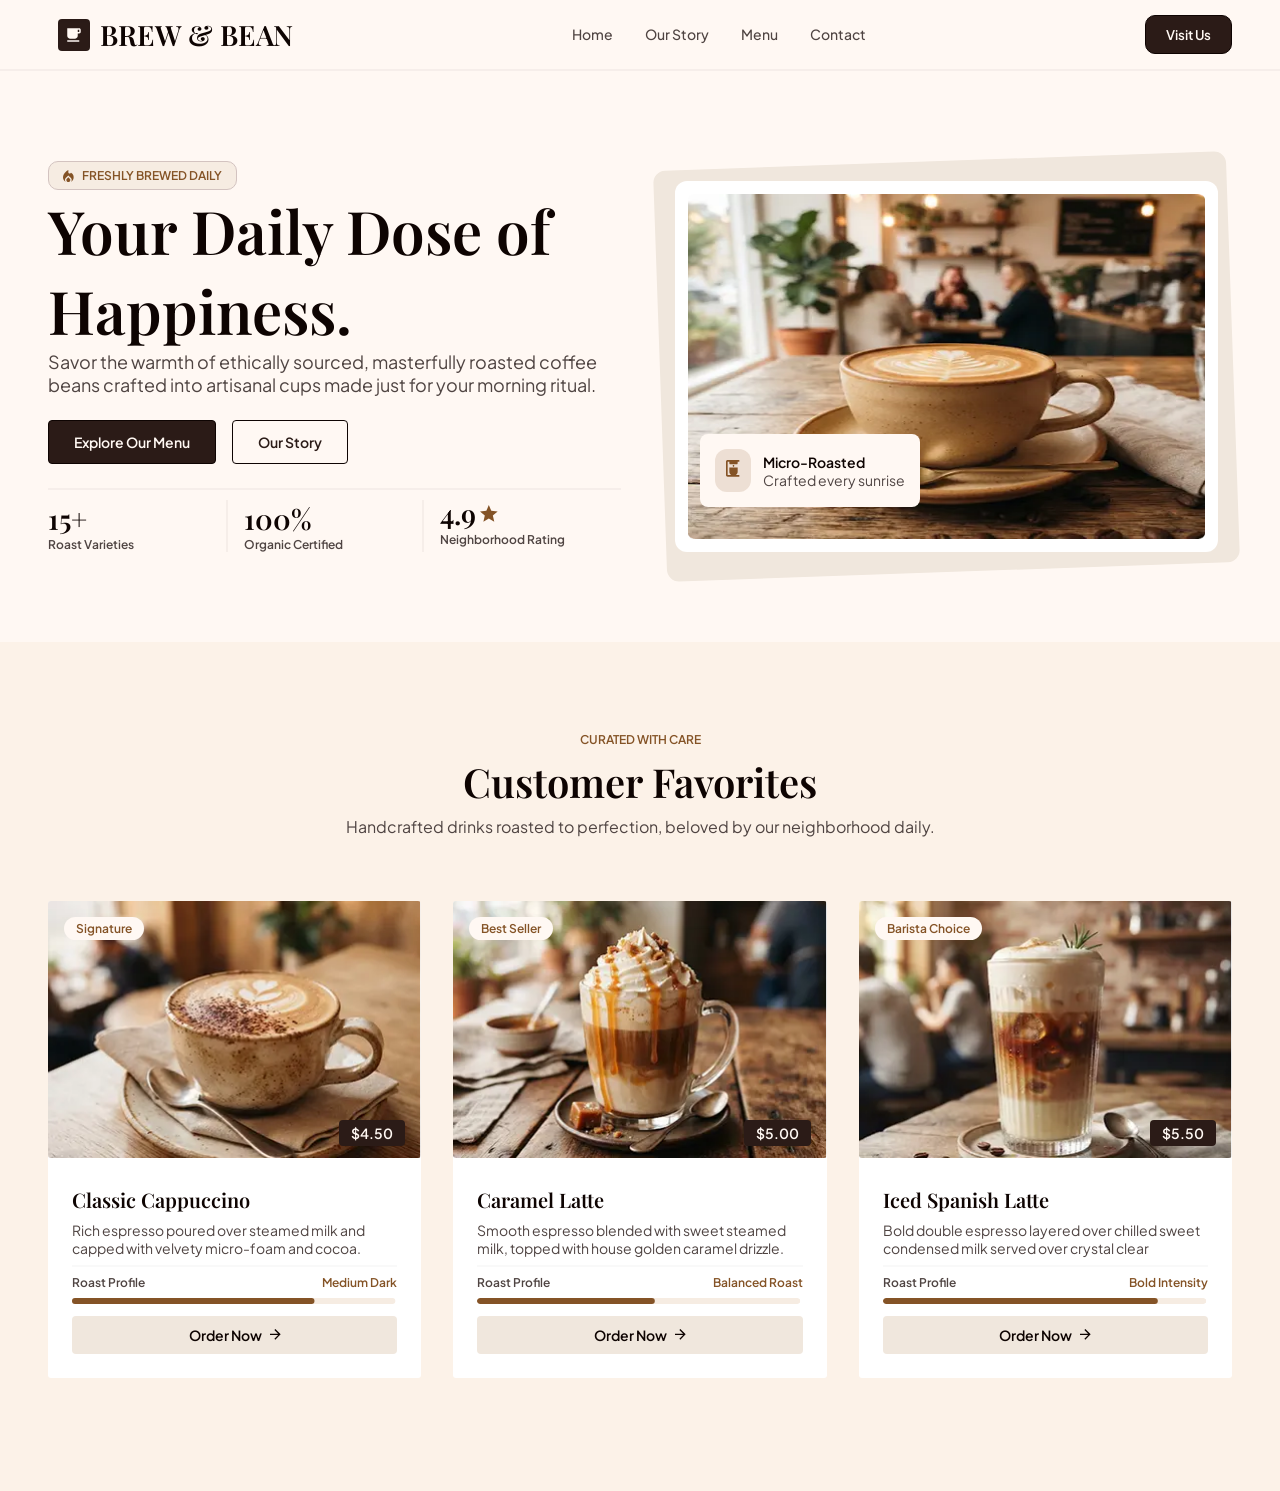
==== commit c7cf4cfd: "add the thired section" ====
--- a/index.html
+++ b/index.html
@@ -131,7 +131,116 @@
                 </div>
             </div>
         </section>
-
+        <section class="section2">
+            <div class="container">
+                <div class="s2title">
+                    <div class="row">
+                        <div class="line"></div>
+                        <p class="house">HOUSE SPECIALTIES</p>
+                    </div>
+                    <p class="curated">CURATED WITH CARE</p>
+                    <h2>Customer Favorites</h2>
+                    <p class="Handcrafted">Handcrafted drinks roasted to perfection, beloved by our neighborhood daily.
+                    </p>
+                    <p class="HandcraftedMopile">Handcrafted daily by our resident baristas.</p>
+                </div>
+                <div class="drinks">
+                    <div class="drink">
+                        <div class="image">
+                            <img class="item" src="./assits/imgs/miniproject/hot cappuccino.webp" alt="hot cappuccino">
+                            <div class="signiture">Signature</div>
+                            <div class="price">$4.50</div>
+                        </div>
+                        <div class="description">
+                            <div class="row">
+                                <h3>Classic Cappuccino</h3>
+                                <p class="hot">Hot</p>
+                            </div>
+
+                            <p class="ingredients">Rich espresso poured over steamed milk and
+                                capped with velvety micro-foam and cocoa.</p>
+                            <div class="s2bottom">
+                                <div class="row">
+                                    <p class="first">Roast Profile</p>
+                                    <p class="second">Medium Dark</p>
+                                </div>
+                            </div>
+                            <img class="lines" src="./assits/imgs/miniproject/line1.svg" alt="line1">
+                            <div class="order">
+                                <div class="row">
+                                    <img class="bayingIcone" src="./assits/imgs/miniproject/bayingIcone.svg"
+                                        alt="bayingIcone">
+                                    <p>Order Now</p>
+                                    <img class="arrow" src="./assits/imgs/miniproject/arrow.svg" alt="arrow">
+                                </div>
+                            </div>
+                        </div>
+                    </div>
+                    <div class="drink">
+                        <div class="image">
+                            <img class="item" src="./assits/imgs/miniproject/caramel latte.webp" alt="caramel latte">
+                            <div class="signiture">Best Seller</div>
+                            <div class="price">$5.00</div>
+                        </div>
+                        <div class="description">
+                            <div class="row">
+                                <h3>Caramel Latte</h3>
+                                <p class="hot">Sweet</p>
+                            </div>
+                            <p class="ingredients">Smooth espresso blended with sweet steamed
+                                milk, topped with house golden caramel drizzle.</p>
+                            <div class="s2bottom">
+                                <div class="row">
+                                    <p class="first">Roast Profile</p>
+                                    <p class="second">Balanced Roast</p>
+                                </div>
+                            </div>
+                            <img class="lines" src="./assits/imgs/miniproject/line2.svg" alt="line2">
+                            <div class="order">
+                                <div class="row">
+                                    <img class="bayingIcone" src="./assits/imgs/miniproject/bayingIcone.svg"
+                                        alt="bayingIcone">
+                                    <p>Order Now</p>
+                                    <img class="arrow" src="./assits/imgs/miniproject/arrow.svg" alt="arrow">
+                                </div>
+                            </div>
+                        </div>
+                    </div>
+                    <div class="drink">
+                        <div class="image">
+                            <img class="item" src="./assits/imgs/miniproject/Iced Spanish latte.webp"
+                                alt="Iced Spanish latte">
+                            <div class="signiture">Barista Choice</div>
+                            <div class="price">$5.50</div>
+                        </div>
+                        <div class="description">
+                            <div class="row">
+                                <h3>Iced Spanish Latte</h3>
+                                <p class="hot">Iced</p>
+                            </div>
+
+                            <p class="ingredients">Bold double espresso layered over chilled
+                                sweet condensed milk served over crystal clear</p>
+                            <div class="s2bottom">
+                                <div class="row">
+                                    <p class="first">Roast Profile</p>
+                                    <p class="second">Bold Intensity</p>
+                                </div>
+                            </div>
+                            <img class="lines" src="./assits/imgs/miniproject/line3.svg" alt="line3">
+                            <div class="order">
+                                <div class="row">
+                                    <img class="bayingIcone" src="./assits/imgs/miniproject/bayingIcone.svg"
+                                        alt="bayingIcone">
+                                    <p>Order Now</p>
+                                    <img class="arrow" src="./assits/imgs/miniproject/arrow.svg" alt="arrow">
+                                </div>
+                            </div>
+                        </div>
+                    </div>
+                </div>
+            </div>
+        </section>
     </main>
 </body>
 
--- a/assits/CSS/main.css
+++ b/assits/CSS/main.css
@@ -87,6 +87,7 @@
 
 .section1 {
     margin-top: 90px;
+    margin-bottom: 90px;
 }
 
 .section1 .container {
@@ -269,6 +270,166 @@
     color: #4F4442;
 }
 
+.section2 {
+    background-color: #FCF2E8;
+}
+
+.section2 .s2title {
+    padding-top: 90px;
+    display: flex;
+    flex-direction: column;
+    align-items: center;
+    justify-content: center;
+    gap: 8px;
+}
+
+.section2 .s2title .curated {
+    font-family: jakarta semibold;
+    font-size: 12px;
+    color: #845326;
+}
+
+.section2 .s2title h2 {
+    font-family: playfair semibold;
+    font-size: 40px;
+    color: #0E0402;
+}
+
+.section2 .s2title .Handcrafted {
+    font-family: jakartaReguler;
+    font-size: 16px;
+    color: #4F4442;
+    margin-bottom: 64px;
+}
+
+.section2 .drinks {
+    display: grid;
+    grid-template-columns: repeat(auto-fit, minmax(350px, 1fr));
+    gap: 32px;
+    padding-bottom: 113px;
+}
+
+.drink:hover {
+    transform: scale(1.09);
+}
+
+.section2 .drink {
+    background-color: #FFFFFF;
+    border-radius: 3px;
+    transition: all 0.4s;
+}
+
+.section2 .drink .image {
+    position: relative;
+}
+
+.section2 .drink .item {
+    width: 100%;
+    height: 50%;
+    border-radius: 3px;
+    z-index: 0;
+}
+
+.section2 .drink .signiture {
+    position: absolute;
+    z-index: 1;
+    top: 16px;
+    left: 16px;
+    padding: 4px 12px;
+    background-color: #FFF8F3;
+    border-radius: 12px;
+    font-family: jakarta semibold;
+    font-size: 12px;
+    color: #845326;
+}
+
+.section2 .drink .price {
+    position: absolute;
+    z-index: 1;
+    bottom: 16px;
+    right: 16px;
+    padding: 4px 12px;
+    background-color: #2B1B17;
+    border-radius: 4px;
+    font-family: jakarta semibold;
+    font-size: 14px;
+    color: #FFF8F3;
+}
+
+.section2 .drink .description {
+    padding: 24px;
+}
+
+.section2 .drink .description .row .hot {
+    display: none;
+}
+
+.section2 .drink .description .order .row .bayingIcone {
+    display: none;
+}
+
+.section2 .drink .description h3 {
+    font-family: playfair semibold;
+    font-size: 20px;
+    color: #0E0402;
+    margin-bottom: 8px;
+}
+
+.section2 .drink .description .ingredients {
+    font-family: jakartaReguler;
+    font-size: 14px;
+    color: #4F4442;
+    padding-bottom: 8px;
+    border-bottom: solid 2px rgb(79, 68, 66, 3%);
+}
+
+.s2bottom .row {
+    justify-content: space-between;
+    padding-top: 8px;
+}
+
+.s2bottom .row .first {
+    font-family: jakarta semibold;
+    font-size: 12px;
+    color: #4F4442;
+}
+
+.s2bottom .row .second {
+    font-family: jakarta semibold;
+    font-size: 12px;
+    color: #845326;
+}
+
+.section2 .drink .description .order .row {
+    display: flex;
+    align-items: center;
+    justify-content: center;
+    padding: 10px 16px;
+    background-color: #F0E7DD;
+    border-radius: 4px;
+    margin-top: 8px;
+    gap: 8px;
+    transition: all 0.4s;
+
+}
+
+.section2 .drink .description .order .row:hover {
+    background-color: #85674c;
+}
+
+.section2 .drink .description .order .row p {
+    font-family: jakarta semibold;
+    font-size: 14px;
+    color: #0E0402;
+}
+
+.section2 .s2title .row {
+    display: none;
+}
+
+.section2 .s2title .HandcraftedMopile {
+    display: none;
+}
 
 @media (max-width : 800px) {
     header .circle {
@@ -383,9 +544,6 @@
     }
 
     .machine {
-        /* position: absolute; */
-        /* z-index: 1; */
-        /* left: 0px; */
         display: none;
     }
 
@@ -465,4 +623,142 @@
         gap: 4px;
     }
 
+    .section2 .container {
+        width: calc(100% - 20px);
+        margin: auto;
+    }
+
+    .section2 .s2title .row {
+        display: flex;
+        gap: 6px;
+    }
+
+    .section2 .s2title .row .house {
+        font-family: jakarta semibold;
+        font-size: 12px;
+        color: #845326;
+    }
+
+    .section2 .s2title .HandcraftedMopile {
+        display: block;
+        font-family: jakartaReguler;
+        font-size: 14px;
+        color: #4F4442;
+        margin-bottom: 20px;
+    }
+
+    .section2 .s2title .curated {
+        display: none;
+    }
+
+    .section2 .s2title .Handcrafted {
+        display: none;
+    }
+
+    .section2 .s2title {
+        display: flex;
+        align-items: start;
+
+    }
+
+    .section2 .s2title {
+        padding-top: 50px;
+    }
+
+    .section2 .drink .item {
+        width: 100%;
+    }
+
+    .section2 .s2title .line {
+        width: 20px;
+        height: 1px;
+        background-color: #845326;
+    }
+
+    .section2 .s2title h2 {
+        font-size: 28px;
+    }
+
+    .section2 .drink .signiture {
+        display: none;
+    }
+
+    .section2 .drink .price {
+        right: 23px;
+        top: 23px;
+        height: fit-content;
+        background-color: #FFF8F3;
+        font-family: playfair semibold;
+        color: #0E0402;
+        border-radius: 12px;
+    }
+
+    .section2 .drink .description {
+        padding: 13px;
+    }
+
+    .section2 .drink .image {
+        padding: 13px;
+    }
+
+    .section2 .drink .description .row {
+        display: flex;
+        justify-content: space-between;
+        align-items: center;
+    }
+
+    .section2 .drink .description .row .hot {
+        display: block;
+        font-family: jakartaMedium;
+        font-size: 12px;
+        color: #845326;
+        padding: 2px 8px;
+        background-color: #F6ECE2;
+        margin-bottom: 5px;
+    }
+
+    .s2bottom {
+        display: none;
+    }
+
+    .section2 .drink .description .lines {
+        display: none;
+    }
+
+    .section2 .drink .description .ingredients {
+        border-bottom: none;
+    }
+
+    .section2 .drinks {
+        display: grid;
+        grid-template-columns: 1fr;
+        padding-bottom: 80px;
+    }
+
+    .section2 .drink:hover {
+        transform: none;
+    }
+
+    .section2 .drink {
+        transition: none;
+    }
+
+    .section2 .drink .description .order .row {
+        transition: none;
+        background-color: #2B1B17;
+    }
+
+    .section2 .drink .description .order .row .arrow {
+        display: none;
+    }
+
+    .section2 .drink .description .order .row .bayingIcone {
+        display: block;
+    }
+
+    .section2 .drink .description .order .row p {
+        font-family: jakarta semibold;
+        font-size: 12px;
+        color: #FFF8F3;
+    }
 }
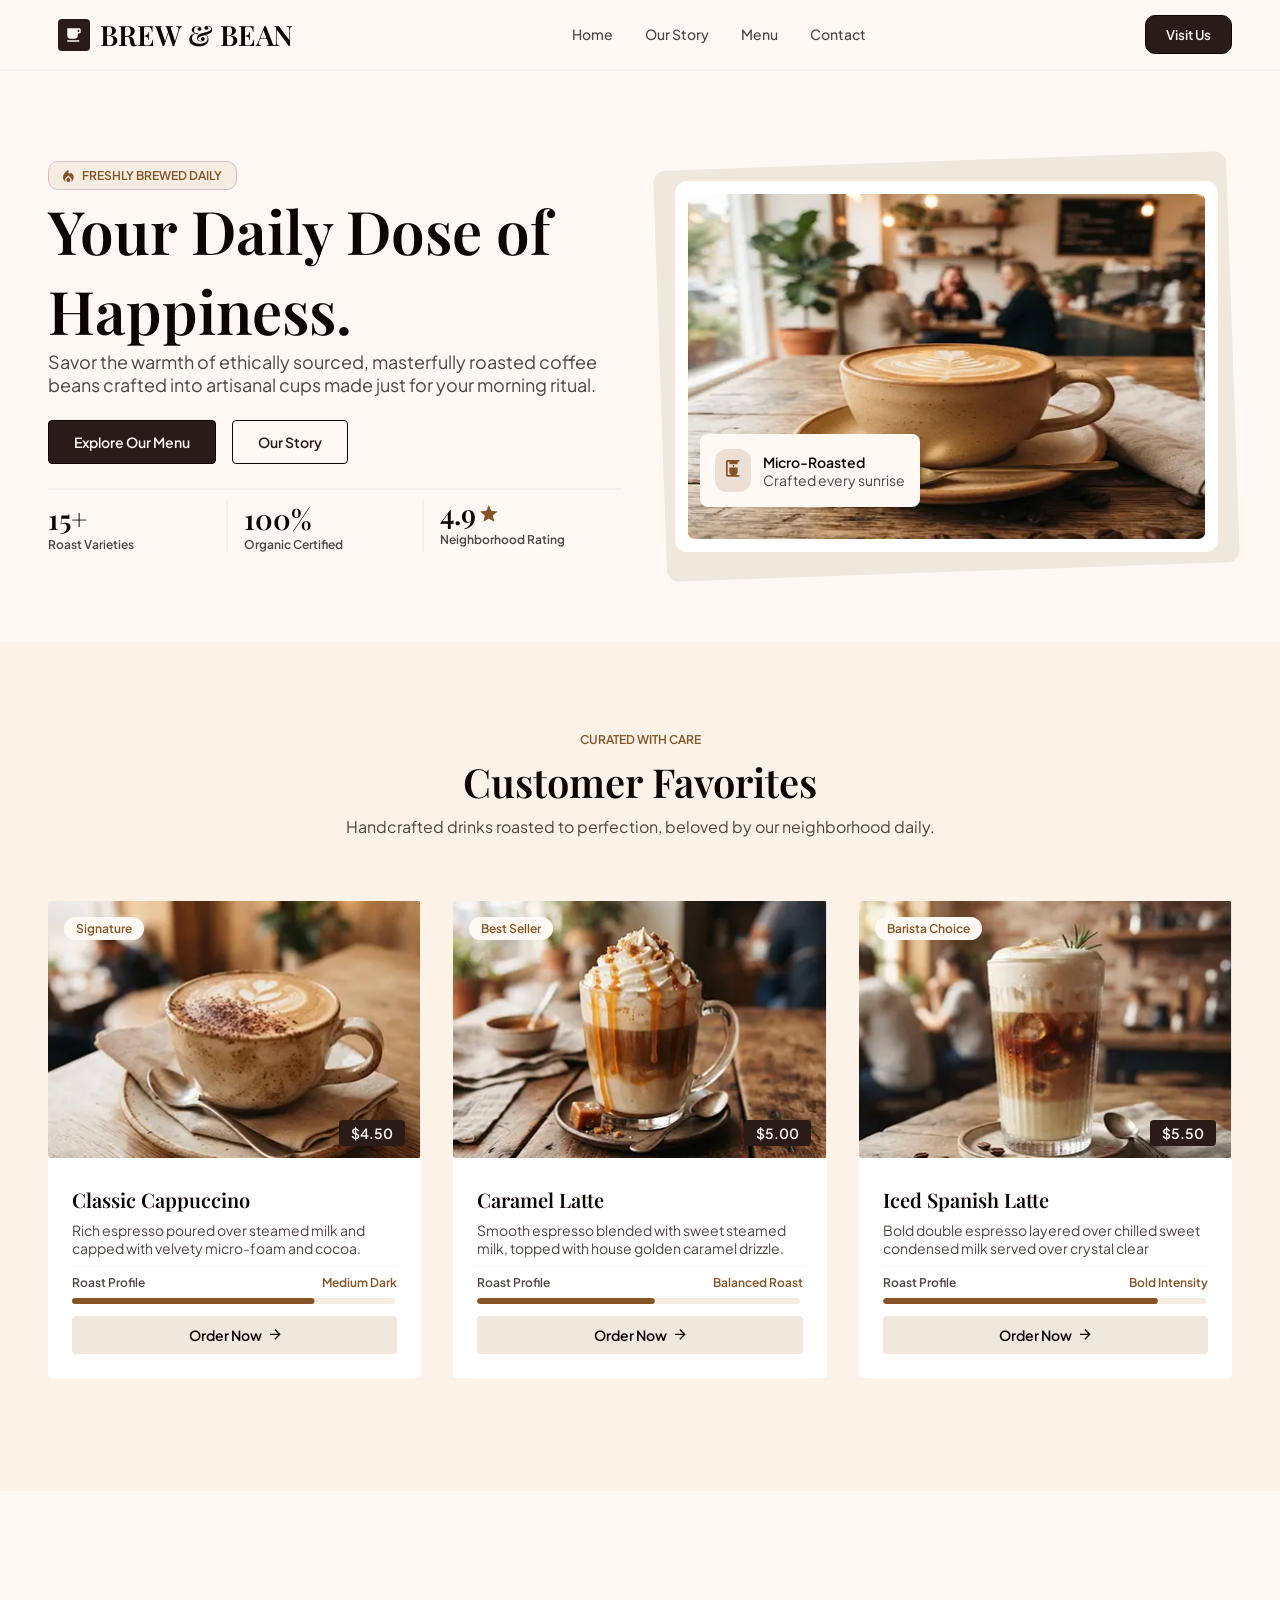
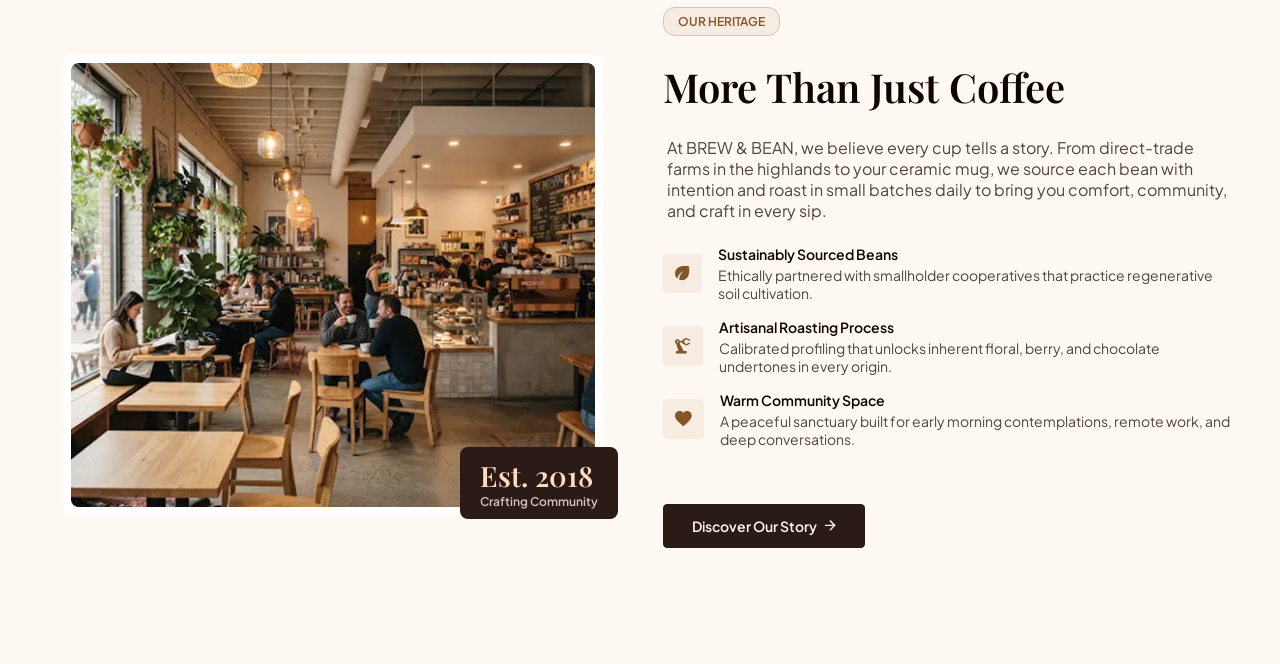
==== commit f4c2a6c8: "add the fourth section" ====
--- a/index.html
+++ b/index.html
@@ -241,6 +241,94 @@
                 </div>
             </div>
         </section>
+        <section class="section3">
+            <div class="container">
+                <div class="s3left">
+                    <div class="coffeyShop">
+                        <img src="./assits/imgs/miniproject/coffeyShop.webp" alt="coffeyShop">
+                        <div class="est">
+                            <p>Est. 2018</p>
+                        </div>
+                        <div class="crafting">
+                            <p class="firstCraft">Est. 2018</p>
+                            <p class="secondCraft">Crafting Community</p>
+                        </div>
+                    </div>
+                </div>
+                <div class="s3right">
+                    <div class="philosophy">
+                        <div class="row">
+                            <div class="line"></div>
+                            <p>OUR PHILOSOPHY</p>
+                        </div>
+
+                    </div>
+                    <p class="heritage">OUR HERITAGE</p>
+                    <h2>More Than Just Coffee</h2>
+                    <p class="story1">We believe the best conversations happen over
+                        freshly roasted beans. Since 2018, our sanctuary has
+                        been dedicated to ethical direct-trade farm
+                        partnerships, quiet spaces, and honoring the slow
+                        craft of coffee brewing.</p>
+                    <p class="story2">At BREW & BEAN, we believe every cup tells a story. From direct-trade
+                        farms in the highlands to your ceramic mug, we source each bean with
+                        intention and roast in small batches daily to bring you comfort, community,
+                        and craft in every sip.</p>
+                    <div class="communities">
+                        <div class="community com1">
+                            <div class="row">
+                                <img class = "comunityImage1" src="./assits/imgs/miniproject/leaf1.svg" alt="leaf">
+                                <img class = "comunityImage2" src="./assits/imgs/miniproject/community1.svg" alt="leaf">
+                                <div class="com">
+                                    <h3 class="first">Sustainably Sourced Beans</h3>
+                                    <h3 class="second">Ethically Sourced</h3>
+                                    <p class="dis1">Ethically partnered with smallholder cooperatives that practice
+                                        regenerative soil cultivation.</p>
+                                    <p class="dis2">100% fair trade relationships with sustainable
+                                        independent farms.</p>
+                                </div>
+                            </div>
+                        </div>
+                        <div class="community">
+                            <div class="row">
+                                <img class = "comunityImage1" src="./assits/imgs/miniproject/fire1.svg" alt="fire">
+                                <img class = "comunityImage2" src="./assits/imgs/miniproject/community2.svg" alt="fix">
+                                <div class="com">
+                                    <h3 class="first">Artisanal Roasting Process</h3>
+                                    <h3 class="second">Small-Batch Roasting</h3>
+                                    <p class="dis1">Calibrated profiling that unlocks inherent floral, berry, and
+                                        chocolate
+                                        undertones in every origin.</p>
+                                    <p class="dis2">Carefully profiled every Tuesday morning for
+                                        guaranteed peak aroma.</p>
+                                </div>
+                            </div>
+                        </div>
+                        <div class="community">
+                            <div class="row">
+                                <img class = "comunityImage1" src="./assits/imgs/miniproject/harte1.svg" alt="harte">
+                                <img class = "comunityImage2" src="./assits/imgs/miniproject/community3.svg" alt="harte">
+                                <div class="com">
+                                    <h3 class="first">Warm Community Space</h3>
+                                    <h3 class="second">Community First</h3>
+                                    <p class="dis1">A peaceful sanctuary built for early morning contemplations, remote
+                                        work,
+                                        and deep conversations.</p>
+                                    <p class="dis2">A peaceful, cozy sanctuary designed for reading,
+                                        thinking, and unwinding.</p>
+                                </div>
+                            </div>
+                        </div>
+                    </div>
+                    <div class="discover">
+                        <button class="row">
+                            <p>Discover Our Story</p>
+                            <img src="./assits/imgs/miniproject/discoverArrow.svg" alt="Arrow">
+                        </button>
+                    </div>
+                </div>
+            </div>
+        </section>
     </main>
 </body>
 
--- a/assits/CSS/main.css
+++ b/assits/CSS/main.css
@@ -431,6 +431,173 @@
     display: none;
 }
 
+.section3 .s3left {
+    margin-top: 48px;
+    /* margin-bottom: 112px; */
+}
+
+.section3 .container {
+    margin-top: 116px;
+    margin-bottom: 116px;
+    display: grid;
+    grid-template-columns: repeat(auto-fit, minmax(400px, 1fr));
+    gap: 45px;
+}
+
+.section3 .s3left .coffeyShop {
+    position: relative;
+    width: fit-content;
+    padding: 0 15px;
+}
+
+.section3 .s3left .coffeyShop img {
+    width: 100%;
+    height: auto;
+    padding: 8px;
+    background-color: #FFFFFF;
+    border-radius: 8px;
+    object-fit: cover;
+}
+
+.section3 .s3left .coffeyShop .est {
+    display: none;
+}
+
+.section3 .s3left .coffeyShop .crafting {
+    position: absolute;
+    bottom: 0px;
+    right: 0px;
+    padding: 10px 20px;
+    background-color: #2B1B17;
+    border-radius: 8px;
+}
+
+.section3 .s3left .coffeyShop .crafting .firstCraft {
+    font-family: playfair semibold;
+    font-size: 28px;
+    color: #FFDCC2;
+
+}
+
+.section3 .s3left .coffeyShop .crafting .secondCraft {
+    font-family: jakarta semibold;
+    font-size: 12px;
+    color: #D3C3C0;
+
+}
+
+.s3right .heritage {
+    font-family: jakarta semibold;
+    font-size: 12px;
+    color: #845326;
+    padding: 6px 14px;
+    background-color: #F6ECE2;
+    border-radius: 12px;
+    width: fit-content;
+    border: 1px solid #D3C3C0;
+}
+
+.s3right h2 {
+    font-family: playfair semibold;
+    font-size: 40px;
+    color: #0E0402;
+    padding-top: 24px;
+}
+
+.s3right .philosophy {
+    display: none;
+}
+
+.s3right .story2 {
+    font-family: jakartaReguler;
+    font-size: 16px;
+    color: #4F4442;
+    padding-top: 24px;
+    padding-left: 4px;
+}
+
+.s3right .story1 {
+    display: none;
+}
+
+.s3right .communities {
+    padding-top: 24px;
+}
+
+.s3right .communities .row {
+    display: flex;
+    flex-wrap: nowrap;
+    gap: 16px;
+}
+
+.s3right .community .row .comunityImage1 {
+    display: none;
+}
+
+.s3right .communities .row .comunityImage2 {
+    padding: 12px;
+    background-color: #F6ECE2;
+    border-radius: 4px;
+    border: 1px solid #D3C3C0'
+
+}
+
+.s3right .communities .row .first {
+    font-family: jakarta semibold;
+    font-size: 14px;
+    color: #0E0402;
+    padding-bottom: 3px;
+}
+
+.s3right .communities .row .second {
+    display: none;
+}
+
+.s3right .communities .community {
+    padding-bottom: 16px;
+}
+
+.s3right .communities .row .dis1 {
+    font-family: jakartaReguler;
+    font-size: 14px;
+    color: #4F4442;
+}
+
+.s3right .communities .row .dis2 {
+    display: none;
+}
+
+.s3right .communitie .com1 {
+    padding-top: 8px;
+}
+
+.s3right .discover {
+    padding-top: 40px;
+}
+
+.s3right .discover .row {
+    padding: 12px 28px;
+    background-color: #2B1B17;
+    border-radius: 4px;
+    gap: 8px;
+    width: fit-content;
+    align-items: center;
+    border: 1px solid #2B1B17;
+    cursor: pointer;
+}
+
+.s3right .discover button p {
+    font-family: jakarta semibold;
+    font-size: 14px;
+    color: #FFF8F3;
+    transition: all 0.4s;
+}
+
+.s3right .discover button:hover {
+    background-color: #ac6856;
+    border: #ae4f35 1px solid;
+}
+
 @media (max-width : 800px) {
     header .circle {
         width: 10px;
@@ -516,9 +683,6 @@
         display: contents;
     }
 
-    /* .section1 .right {
-        display: contents;
-    } */
 
     .section1 .right .rotate {
         display: none;
@@ -761,4 +925,139 @@
         font-size: 12px;
         color: #FFF8F3;
     }
+
+    .section3 .container {
+        width: calc(100% - 20px);
+        margin: auto;
+        display: flex;
+        flex-direction: column;
+        align-items: start;
+        justify-content: center;
+    }
+
+    .section3 .s3left .coffeyShop .crafting {
+        display: none;
+    }
+
+    .section3 .s3left .coffeyShop {
+        padding: 0px;
+    }
+
+    .section3 .s3left .coffeyShop .est {
+        display: block;
+        font-family: jakarta semibold;
+        font-size: 12px;
+        color: #FFF8F3;
+        background-color: rgb(43, 27, 23, 90%);
+        border-radius: 12px;
+        padding: 4px 10px;
+        position: absolute;
+        top: 12px;
+        left: 12px;
+    }
+
+    .section3 .s3left .coffeyShop img {
+        padding: 0px;
+    }
+
+    .s3right .heritage {
+        display: none;
+    }
+
+    .s3right .philosophy {
+        display: block;
+        padding-bottom: 4px;
+    }
+
+    .s3right .philosophy .row {
+        gap: 6px;
+    }
+
+    .s3right .philosophy .row .line {
+        width: 20px;
+        height: 1px;
+        background-color: #845326;
+    }
+
+    .s3right .philosophy .row p {
+        font-family: jakarta semibold;
+        font-size: 12px;
+        color: #845326;
+    }
+
+    .s3right h2 {
+        font-size: 28px;
+        padding-bottom: 10px;
+    }
+
+    .s3right .story1 {
+        display: block;
+        font-family: jakartaReguler;
+        font-size: 14px;
+        color: #4F4442;
+        padding-bottom: 20px;
+    }
+
+    .s3right .story2 {
+        display: none;
+    }
+
+    .s3right .communities .row .second {
+        display: block;
+        font-family: jakarta semibold;
+        font-size: 14px;
+        color: #0E0402;
+
+    }
+
+    .s3right .communities .row .first {
+        display: none;
+    }
+
+    .s3right .communities .row .dis2 {
+        display: block;
+        font-family: jakartaReguler;
+        font-size: 12px;
+        color: #4F4442;
+
+    }
+
+    .s3right .communities .row .dis1 {
+        display: none;
+    }
+    .s3right .communities .community {
+        background-color: #FCF2E8;
+        border: 1px solid #D3C3C0;
+        padding: 10px;
+        border-radius: 8px;
+        margin-bottom: 14px;
+    }
+
+    .s3right .community .row .comunityImage1 {
+        display: block;
+        padding: 11px;
+        background-color: #F6ECE2;
+        border-radius: 4px;
+
+    }
+
+    .s3right .community .row .comunityImage2 {
+        display: none;
+    }
+    .s3right .discover .row{
+        width: 100%;
+        background-color: #F6ECE2;
+        border-radius: 4px;
+        border: 1px solid #D3C3C0;
+        display: flex;
+        justify-content: center;
+        align-items: center;
+        margin-bottom: 32px;
+    }
+    .s3right .discover .row p{
+        color: #0E0402;
+    }
+    .s3right .discover img{
+        display: none;
+    }
 }
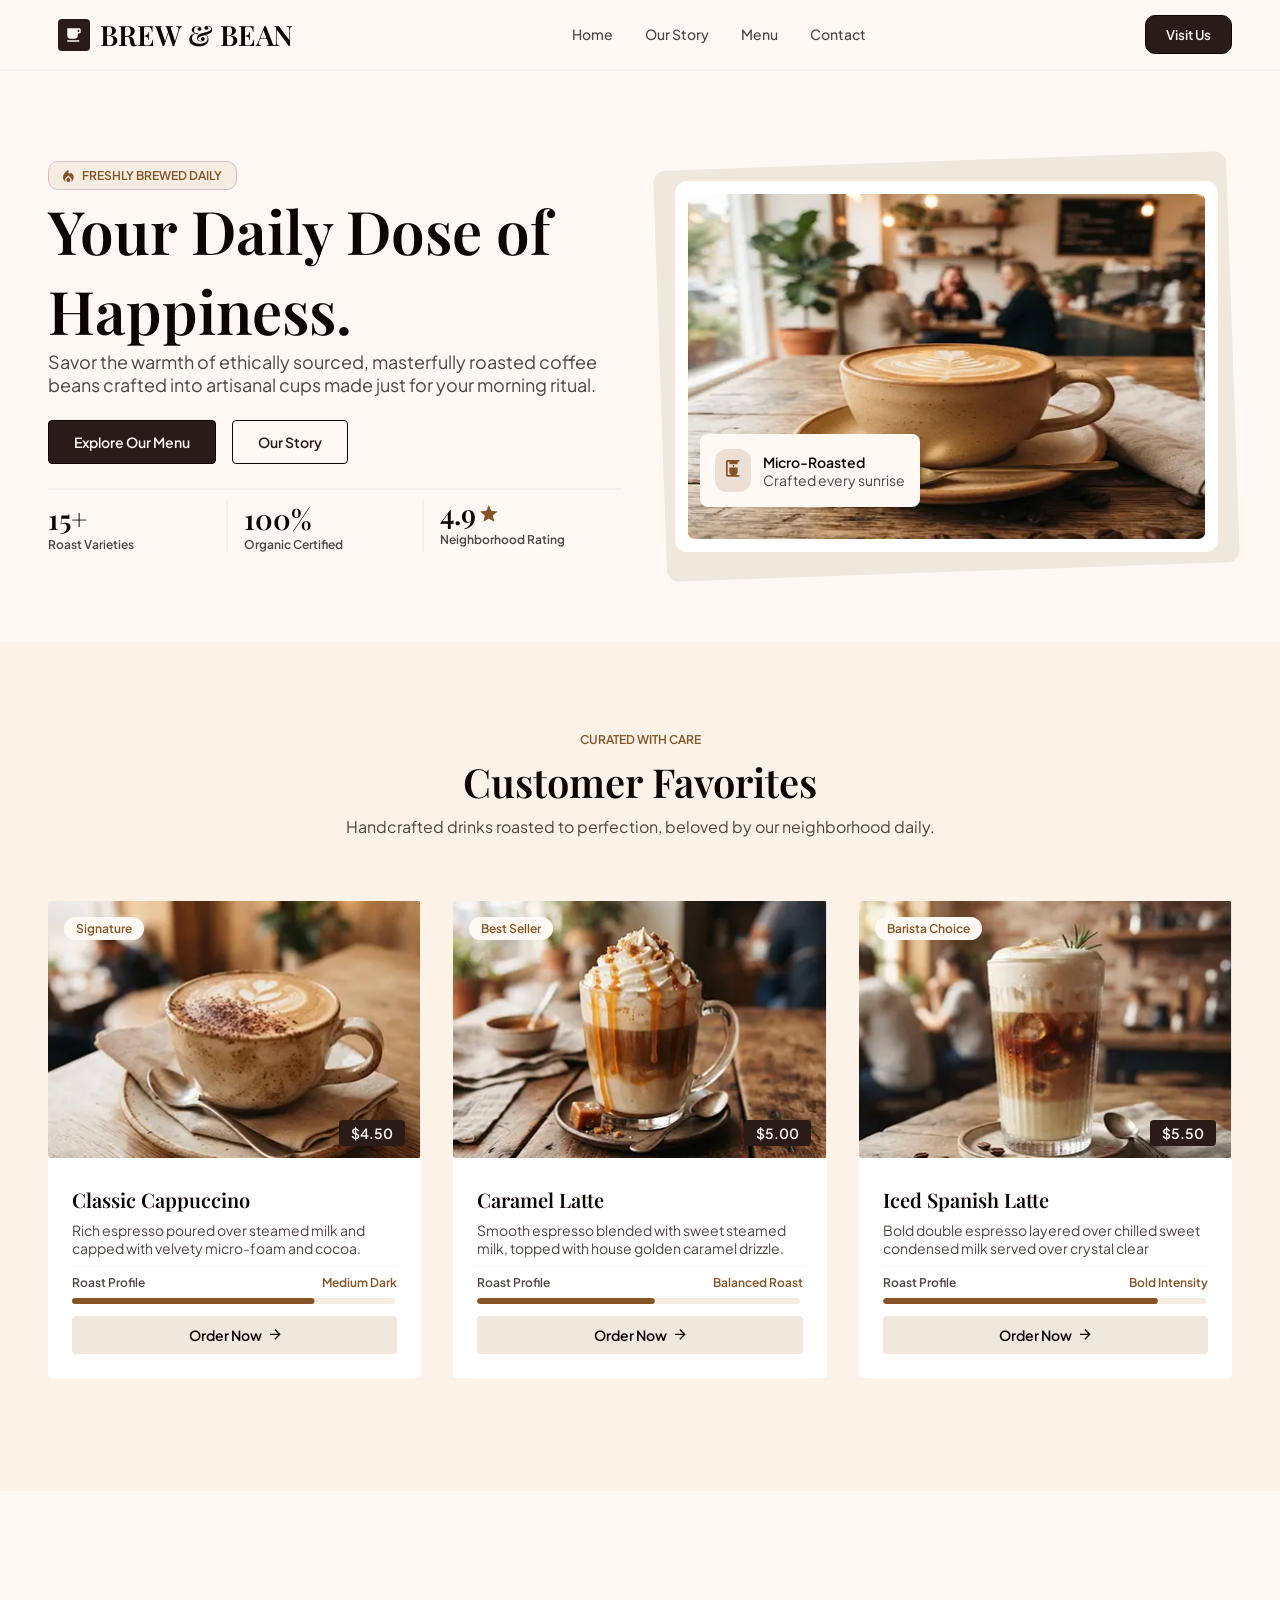
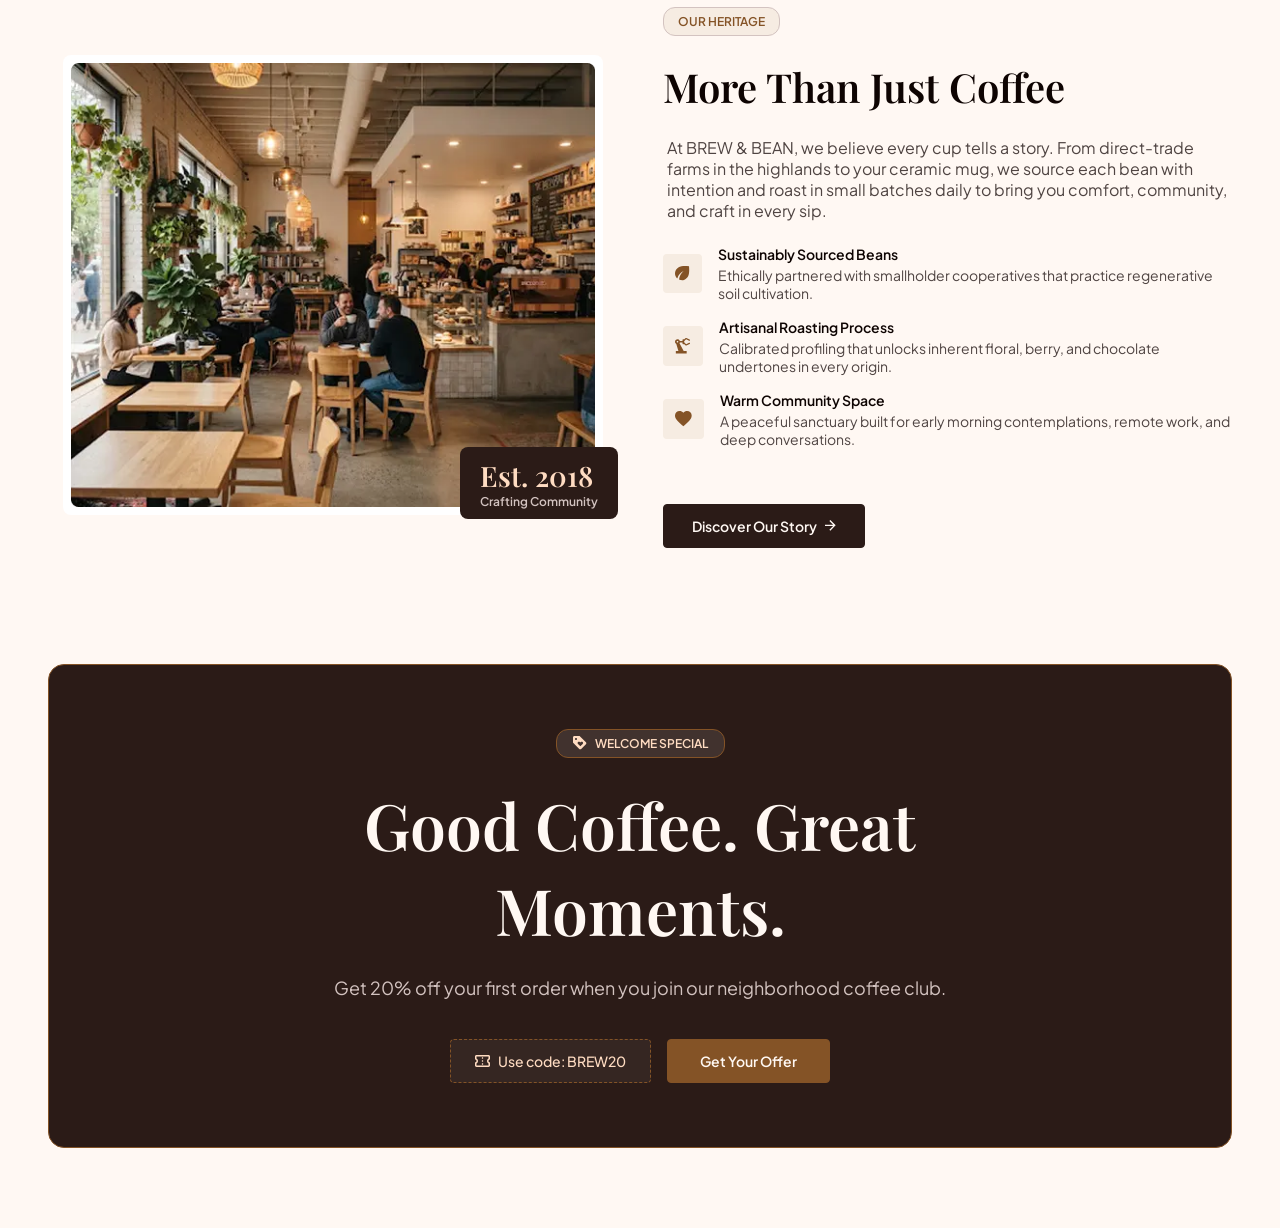
==== commit 5a2c6966: "add the fifth section" ====
--- a/index.html
+++ b/index.html
@@ -277,8 +277,8 @@
                     <div class="communities">
                         <div class="community com1">
                             <div class="row">
-                                <img class = "comunityImage1" src="./assits/imgs/miniproject/leaf1.svg" alt="leaf">
-                                <img class = "comunityImage2" src="./assits/imgs/miniproject/community1.svg" alt="leaf">
+                                <img class="comunityImage1" src="./assits/imgs/miniproject/leaf1.svg" alt="leaf">
+                                <img class="comunityImage2" src="./assits/imgs/miniproject/community1.svg" alt="leaf">
                                 <div class="com">
                                     <h3 class="first">Sustainably Sourced Beans</h3>
                                     <h3 class="second">Ethically Sourced</h3>
@@ -291,8 +291,8 @@
                         </div>
                         <div class="community">
                             <div class="row">
-                                <img class = "comunityImage1" src="./assits/imgs/miniproject/fire1.svg" alt="fire">
-                                <img class = "comunityImage2" src="./assits/imgs/miniproject/community2.svg" alt="fix">
+                                <img class="comunityImage1" src="./assits/imgs/miniproject/fire1.svg" alt="fire">
+                                <img class="comunityImage2" src="./assits/imgs/miniproject/community2.svg" alt="fix">
                                 <div class="com">
                                     <h3 class="first">Artisanal Roasting Process</h3>
                                     <h3 class="second">Small-Batch Roasting</h3>
@@ -306,8 +306,8 @@
                         </div>
                         <div class="community">
                             <div class="row">
-                                <img class = "comunityImage1" src="./assits/imgs/miniproject/harte1.svg" alt="harte">
-                                <img class = "comunityImage2" src="./assits/imgs/miniproject/community3.svg" alt="harte">
+                                <img class="comunityImage1" src="./assits/imgs/miniproject/harte1.svg" alt="harte">
+                                <img class="comunityImage2" src="./assits/imgs/miniproject/community3.svg" alt="harte">
                                 <div class="com">
                                     <h3 class="first">Warm Community Space</h3>
                                     <h3 class="second">Community First</h3>
@@ -329,6 +329,38 @@
                 </div>
             </div>
         </section>
+        <section class="section4">
+            <div class="container">
+                <div class="payment">
+                    <div class="row tittle">
+                        <img src="./assits/imgs/miniproject/welcom.svg" alt="welcom">
+                        <p class="mobileWelcom">Special Mobile Welcome</p>
+                        <p class="welcom">WELCOME SPECIAL</p>
+                    </div>
+                    <h2>Good Coffee. Great Moments.</h2>
+                    <p class="mobileDiscount">Get 20% off your first order when you order at
+                        the counter or in advance.</p>
+                    <p class="discount">Get 20% off your first order when you join our neighborhood coffee club.</p>
+                    <div class="row buttons">
+                        <button class="button1">
+                            <div class="mobileCode">
+                                <div class="row">
+                                    <p class = "code">CODE:</p>
+                                    <p class = "value">BREW20</p>
+                                </div>
+                            </div>
+                            <div class="row discktopCode">
+                                <img src="./assits/imgs/miniproject/pay.svg" alt="pay">
+                                <p>Use code: BREW20</p>
+                            </div>
+                        </button>
+                        <button class="button2">
+                            Get Your Offer
+                        </button>
+                    </div>
+                </div>
+            </div>
+        </section>
     </main>
 </body>
 
--- a/assits/CSS/main.css
+++ b/assits/CSS/main.css
@@ -598,6 +598,97 @@
     border: #ae4f35 1px solid;
 }
 
+.section4 {
+    margin-top: 80px;
+    margin-bottom: 80px;
+}
+
+.section4 .container .payment {
+    background-color: #2B1B17;
+    border-radius: 16px;
+    border: 1px solid #845326;
+    display: flex;
+    flex-direction: column;
+    flex-wrap: nowrap;
+    justify-content: center;
+    align-items: center;
+    gap: 24px;
+    padding: 64px 207px;
+}
+
+.section4 .container .payment .tittle {
+    gap: 8px;
+    padding: 6px 16px;
+    border-radius: 12px;
+    border: 1px solid #845326;
+    background-color: rgb(255, 248, 243, 10%);
+    width: fit-content;
+}
+
+.section4 .container .payment .tittle .welcom {
+    font-family: jakarta semibold;
+    font-size: 12px;
+    color: #FFDCC2;
+}
+
+.section4 .container .payment .tittle .mobileWelcom {
+    display: none;
+}
+
+.section4 .container .payment h2 {
+    font-family: playfair semibold;
+    font-size: 64px;
+    color: #FFF8F3;
+    text-align: center;
+}
+
+.section4 .container .payment .discount {
+    font-family: jakartaReguler;
+    font-size: 18px;
+    color: #D3C3C0;
+    text-align: center;
+}
+
+.section4 .container .payment .mobileDiscount {
+    display: none;
+}
+
+.section4 .container .payment .buttons {
+    gap: 16px;
+    padding-top: 16px;
+}
+
+.section4 .container .payment .buttons .button1 .row {
+    gap: 8px;
+}
+
+.section4 .container .payment .buttons .button1 .mobileCode {
+    display: none;
+}
+
+.section4 .container .payment .buttons .button1 {
+    padding: 12px 24px;
+    border-radius: 4px;
+    background-color: rgb(255, 248, 243, 5%);
+    border: 1px dashed #845326;
+}
+
+.section4 .container .payment .buttons .button1 p {
+    font-family: jakartaMedium;
+    font-size: 14px;
+    color: #FFDCC2;
+}
+
+.section4 .container .payment .buttons .button2 {
+    padding: 12px 32px;
+    border-radius: 4px;
+    background-color: #845326;
+    border: #845326 1px solid;
+    color: #FFF8F3;
+    font-family: jakarta semibold;
+    font-size: 14px;
+}
+
 @media (max-width : 800px) {
     header .circle {
         width: 10px;
@@ -1025,6 +1116,7 @@
     .s3right .communities .row .dis1 {
         display: none;
     }
+
     .s3right .communities .community {
         background-color: #FCF2E8;
         border: 1px solid #D3C3C0;
@@ -1044,7 +1136,8 @@
     .s3right .community .row .comunityImage2 {
         display: none;
     }
-    .s3right .discover .row{
+
+    .s3right .discover .row {
         width: 100%;
         background-color: #F6ECE2;
         border-radius: 4px;
@@ -1054,10 +1147,96 @@
         align-items: center;
         margin-bottom: 32px;
     }
-    .s3right .discover .row p{
+
+    .s3right .discover .row p {
         color: #0E0402;
     }
-    .s3right .discover img{
-        display: none;
+
+    .s3right .discover img {
+        display: none;
+    }
+    .section4{
+        margin-top: 24px;
+        margin-bottom: 24px;
+    }
+    .section4 .container {
+        width: calc(100% - 20px);
+        margin: auto;
+        display: flex;
+        flex-direction: column;
+        flex-wrap: nowrap;
+        justify-content: center;
+    }
+
+    .section4 .container .payment {
+        padding: 20px;
+    }
+
+    .section4 .container .payment .tittle .welcom {
+        display: none;
+    }
+
+    .section4 .container .payment .tittle .mobileWelcom {
+        display: block;
+        font-family: jakarta semibold;
+        font-size: 12px;
+        color: #FFDCC2;
+    }
+
+    .section4 .container .payment h2 {
+        font-size: 28px;
+    }
+
+    .section4 .container .payment .mobileDiscount {
+        display: block;
+        font-family: jakartaReguler;
+        font-size: 14px;
+        color: rgb(240, 231, 221, 80%);
+        align-items: center;
+    }
+
+    .section4 .container .payment .discount {
+        display: none;
+    }
+
+    .section4 .container .payment .buttons .button1 .mobileCode {
+        display: block;
+    }
+
+    .section4 .container .payment .buttons .button1 .mobileCode .code {
+        font-family: jakartaReguler;
+        font-size: 12px;
+        color: rgb(255, 220, 194, 70%);
+    }
+
+    .section4 .container .payment .buttons .button1 .mobileCode .value {
+        color: #FFDCC2;
+    }
+
+    .section4 .container .payment .buttons {
+        display: flex;
+        flex-direction: column;
+        justify-content: center;
+        width: 100%;
+    }
+
+    .section4 .container .payment .buttons .button1 {
+        padding: 6px 14px;
+        background-color: rgb(255, 255, 255, 10%);
+        border: 1px dashed rgb(255, 220, 194, 40%);
+    }
+
+    .section4 .container .payment .buttons .button1 .discktopCode {
+        display: none;
+    }
+
+    .section4 .container .payment .buttons .button2 {
+        width: 100%;
+    }
+}
+
+@media screen and (min-width : 800px) and (max-width : 896px) {
+    .section4 .container .payment {
+        padding: 50px 160px;
     }
 }
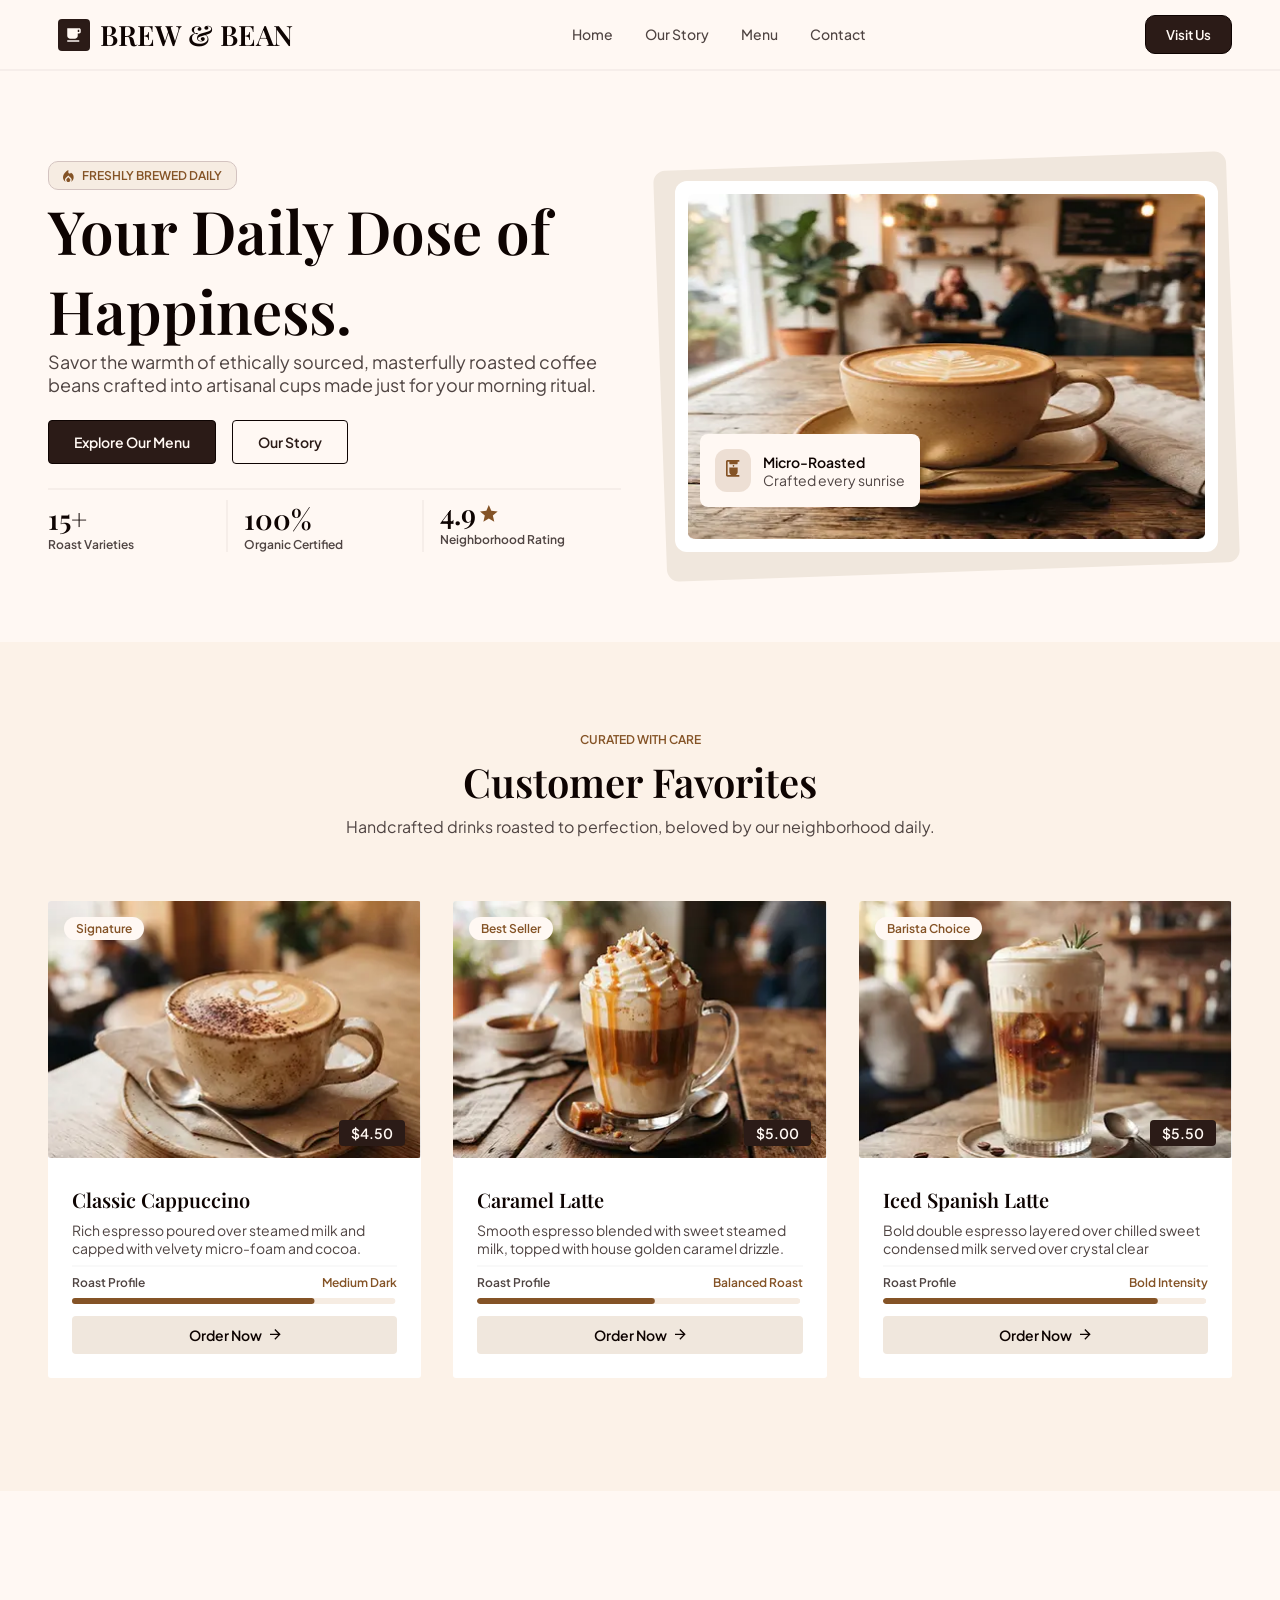
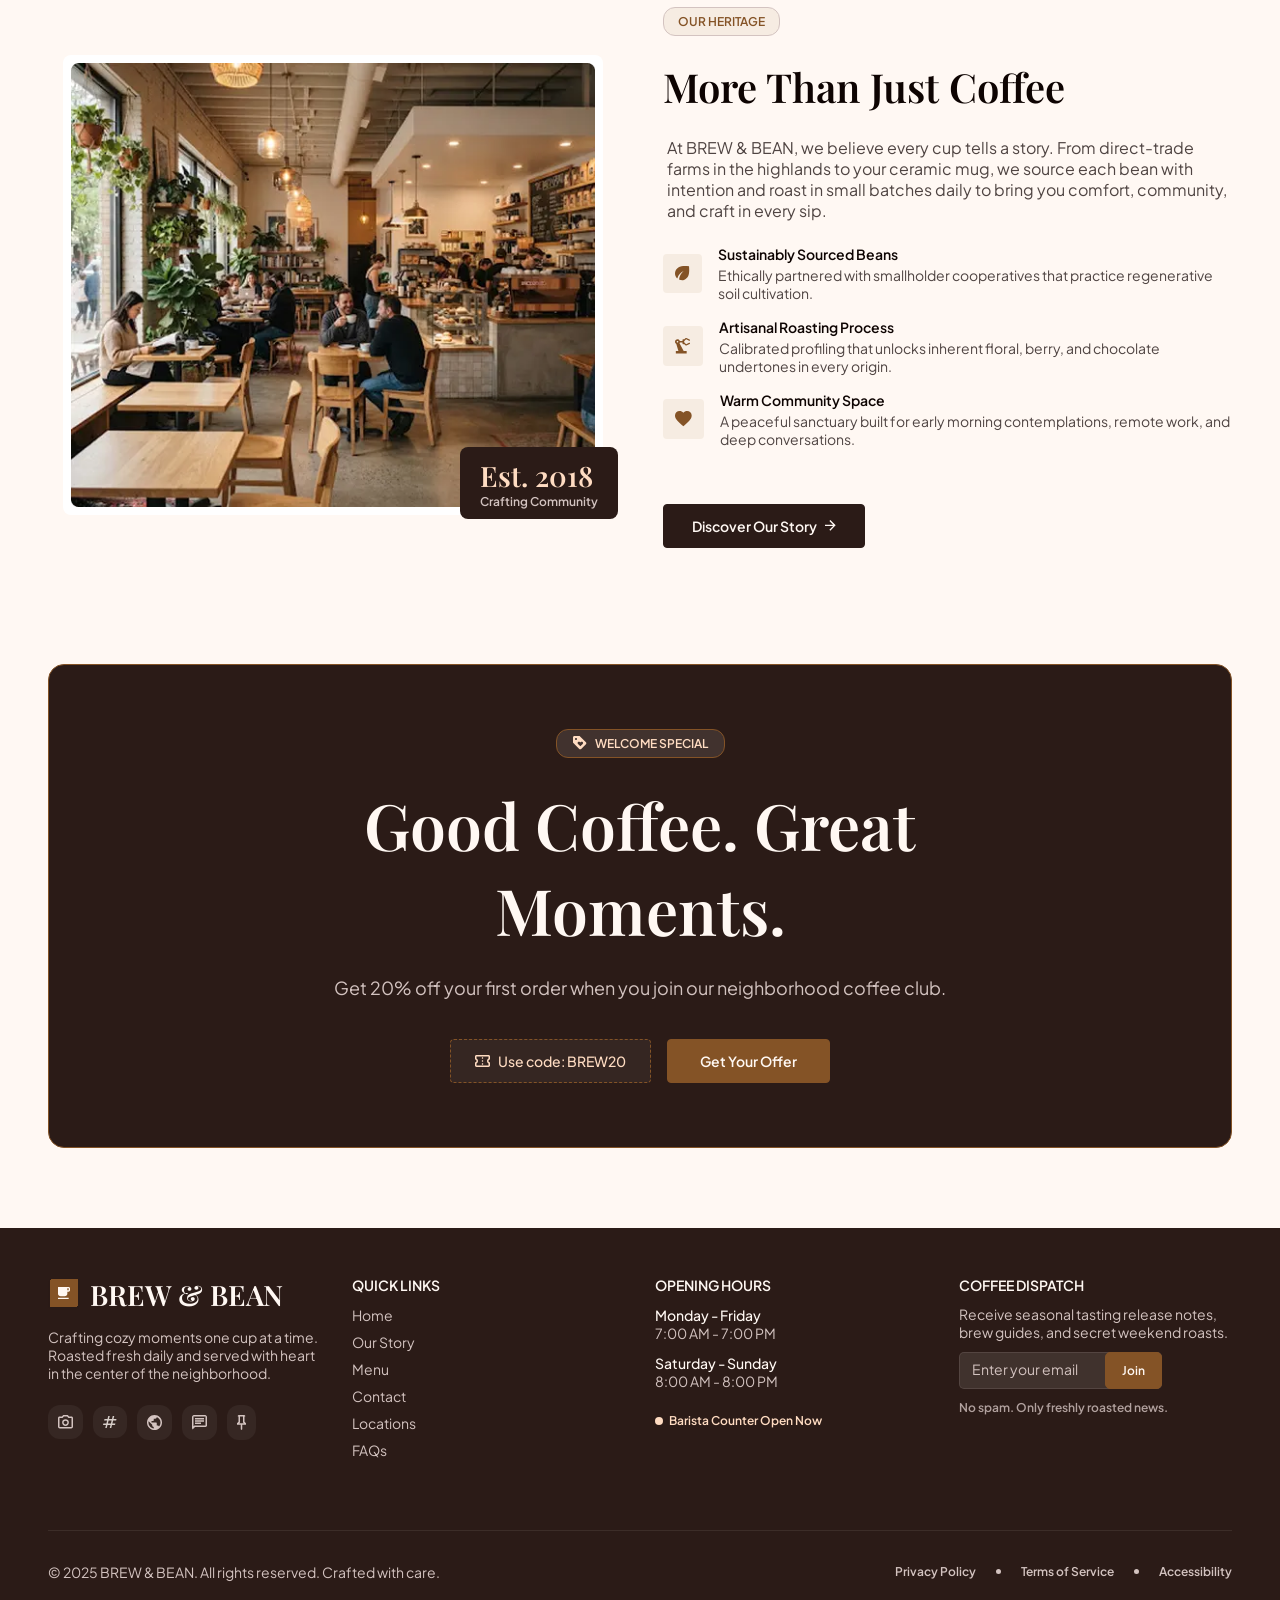
==== commit 58992814: "add the footer section and the animation for the entire project" ====
--- a/index.html
+++ b/index.html
@@ -145,27 +145,60 @@
                     <p class="HandcraftedMopile">Handcrafted daily by our resident baristas.</p>
                 </div>
                 <div class="drinks">
-                    <div class="drink">
+                    <div class="drink drink1">
+                        <div class="hoverDrink">
+                            <div class="image">
+                                <img class="item" src="./assits/imgs/miniproject/hot cappuccino.webp"
+                                    alt="hot cappuccino">
+                                <div class="signiture">Signature</div>
+                                <div class="price">$4.50</div>
+                            </div>
+                            <div class="description">
+                                <div class="row">
+                                    <h3>Classic Cappuccino</h3>
+                                    <p class="hot">Hot</p>
+                                </div>
+
+                                <p class="ingredients">Rich espresso poured over steamed milk and
+                                    capped with velvety micro-foam and cocoa.</p>
+                                <div class="s2bottom">
+                                    <div class="row">
+                                        <p class="first">Roast Profile</p>
+                                        <p class="second">Medium Dark</p>
+                                    </div>
+                                </div>
+                                <img class="lines" src="./assits/imgs/miniproject/line1.svg" alt="line1">
+                                <div class="order">
+                                    <div class="row">
+                                        <img class="bayingIcone" src="./assits/imgs/miniproject/bayingIcone.svg"
+                                            alt="bayingIcone">
+                                        <p>Order Now</p>
+                                        <img class="arrow" src="./assits/imgs/miniproject/arrow.svg" alt="arrow">
+                                    </div>
+                                </div>
+                            </div>
+                        </div>
+                    </div>
+                    <div class="drink drink2">
                         <div class="image">
-                            <img class="item" src="./assits/imgs/miniproject/hot cappuccino.webp" alt="hot cappuccino">
-                            <div class="signiture">Signature</div>
-                            <div class="price">$4.50</div>
+                            <img class="item" src="./assits/imgs/miniproject/caramel latte.webp" alt="caramel latte">
+                            <div class="signiture">Best Seller</div>
+                            <div class="price">$5.00</div>
                         </div>
                         <div class="description">
                             <div class="row">
-                                <h3>Classic Cappuccino</h3>
-                                <p class="hot">Hot</p>
-                            </div>
-
-                            <p class="ingredients">Rich espresso poured over steamed milk and
-                                capped with velvety micro-foam and cocoa.</p>
+                                <h3>Caramel Latte</h3>
+                                <p class="hot">Sweet</p>
+                            </div>
+                            <p class="ingredients">Smooth espresso blended with sweet steamed
+                                milk, topped with house golden caramel drizzle.</p>
                             <div class="s2bottom">
                                 <div class="row">
                                     <p class="first">Roast Profile</p>
-                                    <p class="second">Medium Dark</p>
-                                </div>
-                            </div>
-                            <img class="lines" src="./assits/imgs/miniproject/line1.svg" alt="line1">
+                                    <p class="second">Balanced Roast</p>
+                                </div>
+                            </div>
+                            <img class="lines" src="./assits/imgs/miniproject/line2.svg" alt="line2">
                             <div class="order">
                                 <div class="row">
                                     <img class="bayingIcone" src="./assits/imgs/miniproject/bayingIcone.svg"
@@ -176,37 +209,7 @@
                             </div>
                         </div>
                     </div>
-                    <div class="drink">
-                        <div class="image">
-                            <img class="item" src="./assits/imgs/miniproject/caramel latte.webp" alt="caramel latte">
-                            <div class="signiture">Best Seller</div>
-                            <div class="price">$5.00</div>
-                        </div>
-                        <div class="description">
-                            <div class="row">
-                                <h3>Caramel Latte</h3>
-                                <p class="hot">Sweet</p>
-                            </div>
-                            <p class="ingredients">Smooth espresso blended with sweet steamed
-                                milk, topped with house golden caramel drizzle.</p>
-                            <div class="s2bottom">
-                                <div class="row">
-                                    <p class="first">Roast Profile</p>
-                                    <p class="second">Balanced Roast</p>
-                                </div>
-                            </div>
-                            <img class="lines" src="./assits/imgs/miniproject/line2.svg" alt="line2">
-                            <div class="order">
-                                <div class="row">
-                                    <img class="bayingIcone" src="./assits/imgs/miniproject/bayingIcone.svg"
-                                        alt="bayingIcone">
-                                    <p>Order Now</p>
-                                    <img class="arrow" src="./assits/imgs/miniproject/arrow.svg" alt="arrow">
-                                </div>
-                            </div>
-                        </div>
-                    </div>
-                    <div class="drink">
+                    <div class="drink drink3">
                         <div class="image">
                             <img class="item" src="./assits/imgs/miniproject/Iced Spanish latte.webp"
                                 alt="Iced Spanish latte">
@@ -345,8 +348,8 @@
                         <button class="button1">
                             <div class="mobileCode">
                                 <div class="row">
-                                    <p class = "code">CODE:</p>
-                                    <p class = "value">BREW20</p>
+                                    <p class="code">CODE:</p>
+                                    <p class="value">BREW20</p>
                                 </div>
                             </div>
                             <div class="row discktopCode">
@@ -361,7 +364,141 @@
                 </div>
             </div>
         </section>
+        <section class="visitBar deletDisktop">
+            <div class="container">
+                <h2>Visit Our Bar</h2>
+                <div class="row">
+                    <img src="./assits/imgs/miniproject/location.svg" alt="location">
+                    <p>442 Roaster's Way, Brooklyn, NY</p>
+                </div>
+                <div class="row">
+                    <img src="./assits/imgs/miniproject/time.svg" alt="time">
+                    <p>Mon-Fri 7am-7pm · Sat-Sun 8am-8p</p>
+                </div>
+                <div class="row">
+                    <img src="./assits/imgs/miniproject/phone.svg" alt="phone">
+                    <p>(555) 382-7391</p>
+                </div>
+            </div>
+        </section>
     </main>
+    <footer>
+        <div class="container">
+            <div class="footerTop">
+                <div class="rowgrid">
+                    <div class="footer1">
+                        <div class="row">
+                            <img class="icon2" src="./assits/imgs/miniproject/icon2.svg" alt="icon">
+                            <h2>BREW & BEAN</h2>
+                        </div>
+                        <p class="deletMapile">Crafting cozy moments one cup at a time. Roasted
+                            fresh daily and served with heart in the center of the
+                            neighborhood.</p>
+                        <p class="deletDisktop">Crafting peaceful morning rituals and
+                            community connection one cup at a time.</p>
+                        <div class="linkformopile deletDisktop">
+                            <div class="first">
+                                <a href="#">Home</a>
+                                <a href="#">Menu</a>
+                                <a href="#">Privacy Policy</a>
+                            </div>
+                            <div class="second">
+                                <a href="#">Our Story</a>
+                                <a href="#">Contact</a>
+                                <a href="#">Terms of Service</a>
+                            </div>
+                        </div>
+                        <div class="rowfooter">
+                            <div class="row photos">
+                                <img src="./assits/imgs/miniproject/camera.svg" alt="camera">
+                                <img src="./assits/imgs/miniproject/hash.svg" alt="hash">
+                                <img src="./assits/imgs/miniproject/world.svg" alt="world">
+                                <img class="deletMapile" src="./assits/imgs/miniproject/massage.svg" alt="massage">
+                                <img class="deletMapile" src="./assits/imgs/miniproject/pin.svg" alt="pin">
+                            </div>
+                            <div class="brookiyn">
+                                <p>Brooklyn, NY</p>
+                            </div>
+                        </div>
+                    </div>
+                    <div class="footer2">
+                        <h3 class="deletMapile">QUICK LINKS</h3>
+                        <ul>
+                            <li class="deletMapile">
+                                <a href="#">Home</a>
+                            </li>
+                            <li class="deletMapile">
+                                <a href="#">Our Story</a>
+                            </li>
+                            <li class="deletMapile">
+                                <a href="#">Menu</a>
+                            </li>
+                            <li class="deletMapile">
+                                <a href="#">Contact</a>
+                            </li>
+                            <li class="deletMapile">
+                                <a href="#">Locations</a>
+                            </li>
+                            <li class="deletMapile">
+                                <a href="#">FAQs</a>
+                            </li>
+                        </ul>
+                    </div>
+                    <div class="footer3">
+                        <div class="rowfooter3">
+                            <h3 class="deletMapile">OPENING HOURS</h3>
+                            <div class="open7 deletMapile">
+                                <p class="day">Monday - Friday</p>
+                                <p class="time">7:00 AM - 7:00 PM</p>
+                            </div>
+                            <div class="open8 deletMapile">
+                                <p class="day">Saturday - Sunday</p>
+                                <p class="time">8:00 AM - 8:00 PM</p>
+                            </div>
+                            <div class="openNow deletMapile">
+                                <div class="row">
+                                    <div class="circle deletMapile">
+                                    </div>
+                                    <p class="deletMapile">Barista Counter Open Now</p>
+                                </div>
+                            </div>
+                        </div>
+                    </div>
+                    <div class="footer4">
+                        <h3 class="deletMapile">COFFEE DISPATCH</h3>
+                        <p class="topParagragh deletMapile">Receive seasonal tasting release
+                            notes, brew guides, and secret
+                            weekend roasts.</p>
+                        <div class="row">
+                            <form>
+                                <input class="deletMapile" type="text" placeholder="Enter your email" name="user-email">
+                                <input class="deletMapile" type="submit" value="Join">
+                            </form>
+                        </div>
+                        <p class="bottomParagraph deletMapile">No spam. Only freshly roasted news.</p>
+                    </div>
+                </div>
+            </div>
+            <div class="footerbottom">
+                <div class="rowfooterbottom">
+                    <div class="leftbottom">
+                        <p>© 2025 BREW & BEAN. All rights reserved. Crafted with care.</p>
+                    </div>
+                    <div class="rightbottom">
+                        <div class="rowrightbottom">
+                            <a class="deletMapile" href="#">Privacy Policy</a>
+                            <div class="footercircle deletMapile"></div>
+                            <a class="deletMapile" href="#">Terms of Service</a>
+                            <div class="footercircle deletMapile">
+                            </div>
+                            <a class="deletMapile" href="#">Accessibility</a>
+                        </div>
+                    </div>
+                </div>
+            </div>
+        </div>
+    </footer>
+
 </body>
 
 </html>
--- a/assits/CSS/main.css
+++ b/assits/CSS/main.css
@@ -96,6 +96,10 @@
     gap: 39px;
 }
 
+.section1 .left{
+    animation: s3leftAnimation 2s ease both;
+}
+
 .section1 .left .hotCoffey {
     display: none;
 }
@@ -213,12 +217,90 @@
 .section1 .right .rotate {
     background-color: #F0E7DD;
     height: 105%;
-    transform: rotate(-2deg);
+    /* transform: rotate(-2deg); */
     z-index: 0;
     display: flex;
     align-items: center;
     justify-content: center;
     border-radius: 12px;
+    animation: rotateanimation 2s ease both;
+}
+
+@keyframes rotateanimation {
+    0% {
+        opacity: 0;
+        transform: translateY(100px) rotate(0deg);
+    }
+
+    50% {
+        opacity: 1;
+        transform: translateY(0) rotate(0deg);
+    }
+
+    100% {
+        opacity: 1;
+        transform: translateY(0) rotate(-2deg);
+    }
+}
+
+@keyframes coffeyCup {
+    0% {
+        opacity: 0;
+        transform: translateY(100px);
+    }
+
+    100% {
+        opacity: 1;
+        transform: translateY(0);
+    }
+}
+
+@keyframes machineAnimation {
+    0% {
+        opacity: 0;
+        transform: translateX(400px);
+    }
+
+    100% {
+        opacity: 1;
+        transform: translateX(0);
+    }
+}
+
+@keyframes deinksAnimation {
+    0% {
+        opacity: 0;
+        transform: translateY(100px);
+    }
+
+    100% {
+        opacity: 1;
+        transform: translateY(0);
+    }
+}
+
+@keyframes s3leftAnimation {
+    0% {
+        opacity: 0;
+        transform: translateX(-200px);
+    }
+
+    100% {
+        opacity: 1;
+        transform: translateX(0);
+    }
+}
+
+@keyframes s3rightAnimation {
+    0% {
+        opacity: 0;
+        transform: translateX(200px);
+    }
+
+    100% {
+        opacity: 1;
+        transform: translateX(0);
+    }
 }
 
 .section1 .right .coffeyimg {
@@ -232,6 +314,7 @@
     left: 15px;
     width: 95%;
     height: 95%;
+    animation: coffeyCup 1s ease 0.5s both;
 }
 
 .machine {
@@ -242,6 +325,7 @@
     left: 40px;
     padding: 15px;
     border-radius: 8px;
+    animation: machineAnimation 2s 1s ease both;
 }
 
 .coffey .ethio {
@@ -341,6 +425,24 @@
     font-family: jakarta semibold;
     font-size: 12px;
     color: #845326;
+}
+
+.section2 .drinks .drink1 {
+    animation: deinksAnimation 1s ease both;
+    animation-timeline: view();
+    animation-range: entry 0% entry 100%;
+}
+
+.section2 .drinks .drink2 {
+    animation: deinksAnimation 1s 1s ease both;
+    animation-timeline: view();
+    animation-range: entry 0% entry 100%;
+}
+
+.section2 .drinks .drink3 {
+    animation: deinksAnimation 1s 2s ease both;
+    animation-timeline: view();
+    animation-range: entry 0% entry 100%;
 }
 
 .section2 .drink .price {
@@ -433,7 +535,9 @@
 
 .section3 .s3left {
     margin-top: 48px;
-    /* margin-bottom: 112px; */
+    animation: s3leftAnimation 2s ease both;
+    animation-timeline: view();
+    animation-range: entry 0% entry 100%;
 }
 
 .section3 .container {
@@ -484,6 +588,12 @@
     font-size: 12px;
     color: #D3C3C0;
 
+}
+
+.s3right {
+    animation: s3rightAnimation 2s ease both;
+    animation-timeline: view();
+    animation-range: entry 0% entry 100%;
 }
 
 .s3right .heritage {
@@ -614,6 +724,9 @@
     align-items: center;
     gap: 24px;
     padding: 64px 207px;
+    animation: deinksAnimation 1s ease both;
+    animation-timeline: view();
+    animation-range: entry 0% entry 100%;
 }
 
 .section4 .container .payment .tittle {
@@ -661,7 +774,12 @@
 .section4 .container .payment .buttons .button1 .row {
     gap: 8px;
 }
-
+.section4 .container .payment .buttons .button1:hover{
+    background-color: #845326;
+}
+.section4 .container .payment .buttons .button1:hover p{
+    color: #FFF8F3;
+}
 .section4 .container .payment .buttons .button1 .mobileCode {
     display: none;
 }
@@ -671,6 +789,10 @@
     border-radius: 4px;
     background-color: rgb(255, 248, 243, 5%);
     border: 1px dashed #845326;
+    animation: s3leftAnimation 3s ease both;
+    animation-timeline: view();
+    animation-range: entry 0% entry 100%;
+    transition: all 0.4s;
 }
 
 .section4 .container .payment .buttons .button1 p {
@@ -687,6 +809,253 @@
     color: #FFF8F3;
     font-family: jakarta semibold;
     font-size: 14px;
+    animation: s3rightAnimation 3s ease both;
+    animation-timeline: view();
+    animation-range: entry 0% entry 100%;
+    transition: all 0.4s;
+}
+.section4 .container .payment .buttons .button2:hover{
+    background-color: rgb(255, 248, 243, 5%);
+}
+.deletDisktop {
+    display: none;
+}
+
+footer {
+    background-color: #2B1B17;
+    padding: 48px 0px;
+}
+
+footer .container .footerTop .rowgrid {
+    display: grid;
+    grid-template-columns: repeat(auto-fit, minmax(200px, 1fr));
+    gap: 30px;
+    padding-bottom: 48px;
+    border-bottom: 1px solid rgb(129, 116, 113, 20%);
+}
+
+footer .container .footerTop .footer1 {
+    display: flex;
+    flex-direction: column;
+    gap: 15px;
+    padding-bottom: 42px;
+}
+
+footer .container .footerTop .footer1 .row {
+    display: flex;
+    align-items: center;
+    gap: 10px;
+}
+
+footer .container .footerTop .footer1 .row h2 {
+    font-family: playfair semibold;
+    font-size: 28px;
+    color: #FFF8F3;
+}
+
+footer .container .footerTop .footer1 p {
+    font-family: jakartaReguler;
+    font-size: 14px;
+    color: #D3C3C0;
+}
+
+footer .container .footerTop .footer1 .photos {
+    padding-top: 8px;
+}
+
+footer .container .footerTop .footer1 .photos img {
+    padding: 10px;
+    background-color: rgb(255, 248, 243, 5%);
+    border-radius: 12px;
+}
+
+footer .container .footerTop .footer2 {
+    display: flex;
+    flex-direction: column;
+    justify-content: start;
+    align-items: start;
+}
+
+footer .container .footerTop .footer2 h3 {
+    padding-bottom: 12px;
+    font-family: jakarta semibold;
+    font-size: 14px;
+    color: #FFF8F3;
+}
+
+footer .container .footerTop .footer2 a {
+    padding-bottom: 2.5px;
+    color: #D3C3C0;
+    font-family: jakartaReguler;
+    font-size: 14px;
+}
+
+footer .container .footerTop .footer2 ul {
+    display: flex;
+    flex-direction: column;
+    justify-content: start;
+    align-items: start;
+    gap: 8px;
+    width: fit-content;
+}
+
+footer .container .footerTop .footer3 {
+    display: flex;
+    flex-direction: column;
+    gap: 12px;
+    justify-content: start;
+    align-items: start;
+    padding-bottom: 44px;
+    padding-right: 20px;
+}
+
+footer .container .footerTop .footer3 .rowfooter3 {
+    display: flex;
+    flex-direction: column;
+    gap: 12px;
+    justify-content: start;
+    align-items: start;
+}
+
+footer .container .footerTop .footer3 .rowfooter3 h3 {
+    font-family: jakarta semibold;
+    font-size: 14px;
+    color: #FFF8F3;
+    text-align: start;
+}
+
+footer .container .footerTop .footer3 .day {
+    font-family: jakartaMedium;
+    font-size: 14px;
+    color: #FFF8F3;
+}
+
+footer .container .footerTop .footer3 .time {
+    font-family: jakartaReguler;
+    font-size: 14px;
+    color: #D3C3C0;
+}
+
+footer .container .footerTop .footer3 .openNow {
+    padding-top: 11.5px;
+    padding-bottom: 4px;
+}
+
+footer .container .footerTop .footer3 .openNow .row {
+    gap: 6px;
+    display: flex;
+    width: 100%;
+}
+
+footer .container .footerTop .footer3 .openNow .row .circle {
+    width: 8px;
+    height: 8px;
+    background-color: #FFDCC2;
+    border-radius: 12px;
+}
+
+footer .container .footerTop .footer3 .openNow .row {
+    font-family: jakarta semibold;
+    font-size: 12px;
+    color: #FFDCC2;
+}
+
+footer .container .footerTop .footer4 {
+    display: flex;
+    flex-direction: column;
+    justify-content: start;
+    align-items: start;
+    gap: 11px;
+}
+
+footer .container .footerTop .footer4 h3 {
+    font-family: jakarta semibold;
+    font-size: 14px;
+    color: #FFF8F3;
+}
+
+footer .container .footerTop .footer4 .topParagragh {
+    font-family: jakartaReguler;
+    font-size: 14px;
+    color: #D3C3C0;
+}
+
+footer .container .footerTop .footer4 .row input[type="text"] {
+    padding-bottom: 10px;
+    padding-left: 12px;
+    padding-top: 10px;
+    padding-right: 20px;
+    background-color: rgb(255, 248, 243, 10%);
+    border: 1px solid rgb(129, 116, 113, 30%);
+    border-radius: 5px;
+}
+
+footer .container .footerTop .footer4 .row form {
+    position: relative;
+}
+
+footer .container .footerTop .footer4 .row input::placeholder {
+    font-family: jakartaReguler;
+    font-size: 14px;
+    color: #D3C3C0;
+}
+
+footer .container .footerTop .footer4 .row input[type="submit"] {
+    padding: 10px 16px;
+    background-color: #845326;
+    border: 1px solid #845326;
+    border-radius: 5px;
+    position: absolute;
+    right: 0px;
+    color: #FFF8F3;
+    font-family: jakarta semibold;
+    font-size: 12px;
+}
+
+footer .container .footerTop .footer4 .bottomParagraph {
+    font-family: jakarta semibold;
+    font-size: 12px;
+    color: rgb(211, 195, 192, 80%);
+}
+
+footer .container .footerbottom .rowfooterbottom {
+    display: flex;
+    padding-top: 32px;
+    justify-content: space-between;
+    align-items: center;
+}
+
+footer .container .footerbottom .rowfooterbottom p {
+    font-family: jakartaReguler;
+    font-size: 14px;
+    color: #D3C3C0;
+}
+
+footer .container .footerTop .footer1 .rowfooter .brookiyn {
+    display: none;
+}
+
+footer .container .footerbottom .rowfooterbottom .rowrightbottom {
+    display: flex;
+    align-items: center;
+    gap: 20px
+}
+
+footer .container .footerbottom .rowfooterbottom .rowrightbottom .footercircle {
+    width: 5px;
+    height: 5px;
+    border-radius: 50%;
+    background-color: #D3C3C0;
+}
+
+footer .container .footerbottom .rowfooterbottom .rowrightbottom a {
+    font-family: jakarta semibold;
+    font-size: 12px;
+    color: #D3C3C0;
+}
+
+footer .container .footerTop .footer1 .rowfooter .brookiyn {
+    display: none;
 }
 
 @media (max-width : 800px) {
@@ -1155,10 +1524,12 @@
     .s3right .discover img {
         display: none;
     }
-    .section4{
+
+    .section4 {
         margin-top: 24px;
         margin-bottom: 24px;
     }
+
     .section4 .container {
         width: calc(100% - 20px);
         margin: auto;
@@ -1233,10 +1604,161 @@
     .section4 .container .payment .buttons .button2 {
         width: 100%;
     }
+
+    .visitBar {
+        display: block;
+        background-color: #FCF2E8;
+        padding: 24px 0px;
+        border-top: 1px solid rgb(211, 195, 192, 30%);
+        display: flex;
+        flex-direction: column;
+        flex-wrap: nowrap;
+        justify-content: center;
+        width: 100%;
+    }
+
+    .visitBar .container {
+        width: calc(100% - 20px);
+        margin: auto;
+        /* display: flex;
+        flex-direction: column;
+        flex-wrap: nowrap;
+        justify-content: center; */
+    }
+
+    .visitBar .container h2 {
+        padding-bottom: 12px;
+        font-family: playfair semibold;
+        font-size: 20px;
+        color: #0E0402;
+    }
+
+    .visitBar .container .row {
+        gap: 8px;
+    }
+
+    .visitBar .container .row p {
+        font-family: jakartaReguler;
+        font-size: 14px;
+        color: #4F4442;
+        margin-bottom: 8px;
+    }
+
+    footer {
+        width: 100%;
+    }
+
+    footer .container .footerTop .footer1 .row .icon2 {
+        display: none;
+    }
+
+    .deletMapile {
+        display: none;
+    }
+
+    .deletDisktop {
+        display: block;
+    }
+
+    footer .container {
+        width: calc(100% - 20px);
+        margin: auto;
+        display: flex;
+        flex-direction: column;
+        flex-wrap: nowrap;
+        justify-content: center;
+    }
+
+    footer .container .footerTop .footer1 .row h2 {
+        padding-bottom: 4px;
+        font-size: 28px;
+    }
+
+    footer .container .footerTop .footer1 .deletDisktop {
+        padding-bottom: 24px;
+        border-bottom: 1px solid rgb(129, 116, 113, 20%);
+    }
+
+    footer .container .footerTop .linkformopile {
+        padding: 16px 0px;
+        display: grid;
+        grid-template-columns: repeat(auto-fit, minmax(100px, 1fr));
+    }
+
+    footer .container .footerTop .linkformopile .first,
+    .second {
+        display: flex;
+        flex-direction: column;
+        justify-content: start;
+        align-items: start;
+        gap: 10px;
+    }
+
+    footer .container .footerTop .linkformopile a {
+        font-family: jakarta semibold;
+        font-size: 12px;
+        color: #FFF8F3;
+    }
+
+    footer .container .footerTop .footer2 {
+        display: none;
+    }
+
+    footer .container .footerTop .footer3 {
+        display: none;
+    }
+
+    footer .container .footerTop .footer4 {
+        display: none;
+    }
+
+    footer .container .footerTop .footer1 {
+        padding-bottom: 0px;
+    }
+
+    footer .container .footerTop .rowgrid {
+        padding-bottom: 0px;
+    }
+
+    footer .container .footerTop .footer1 .rowfooter {
+        display: flex;
+        align-items: center;
+        justify-content: space-between;
+        padding-bottom: 20px;
+    }
+
+    footer .container .footerTop .footer1 .rowfooter .brookiyn {
+        display: block;
+
+    }
+
+    footer .container .footerbottom .rowfooterbottom p {
+        font-size: 11px;
+    }
 }
 
 @media screen and (min-width : 800px) and (max-width : 896px) {
     .section4 .container .payment {
         padding: 50px 160px;
     }
+}
+
+@media screen and (min-width : 980px) and (max-width : 1120px) {
+    footer .container .footerTop .footer1 .row h2 {
+        font-size: 25px;
+    }
+
+    footer .container .footerTop .footer1 .row .icon2 {
+        width: 10%;
+    }
+}
+
+@media screen and (min-width : 800px) and (max-width : 860px) {
+    footer .container .footerTop .footer1 .row h2 {
+        font-size: 20px;
+    }
+
+    footer .container .footerTop .footer1 .row .icon2 {
+        width: 10%;
+    }
 }
